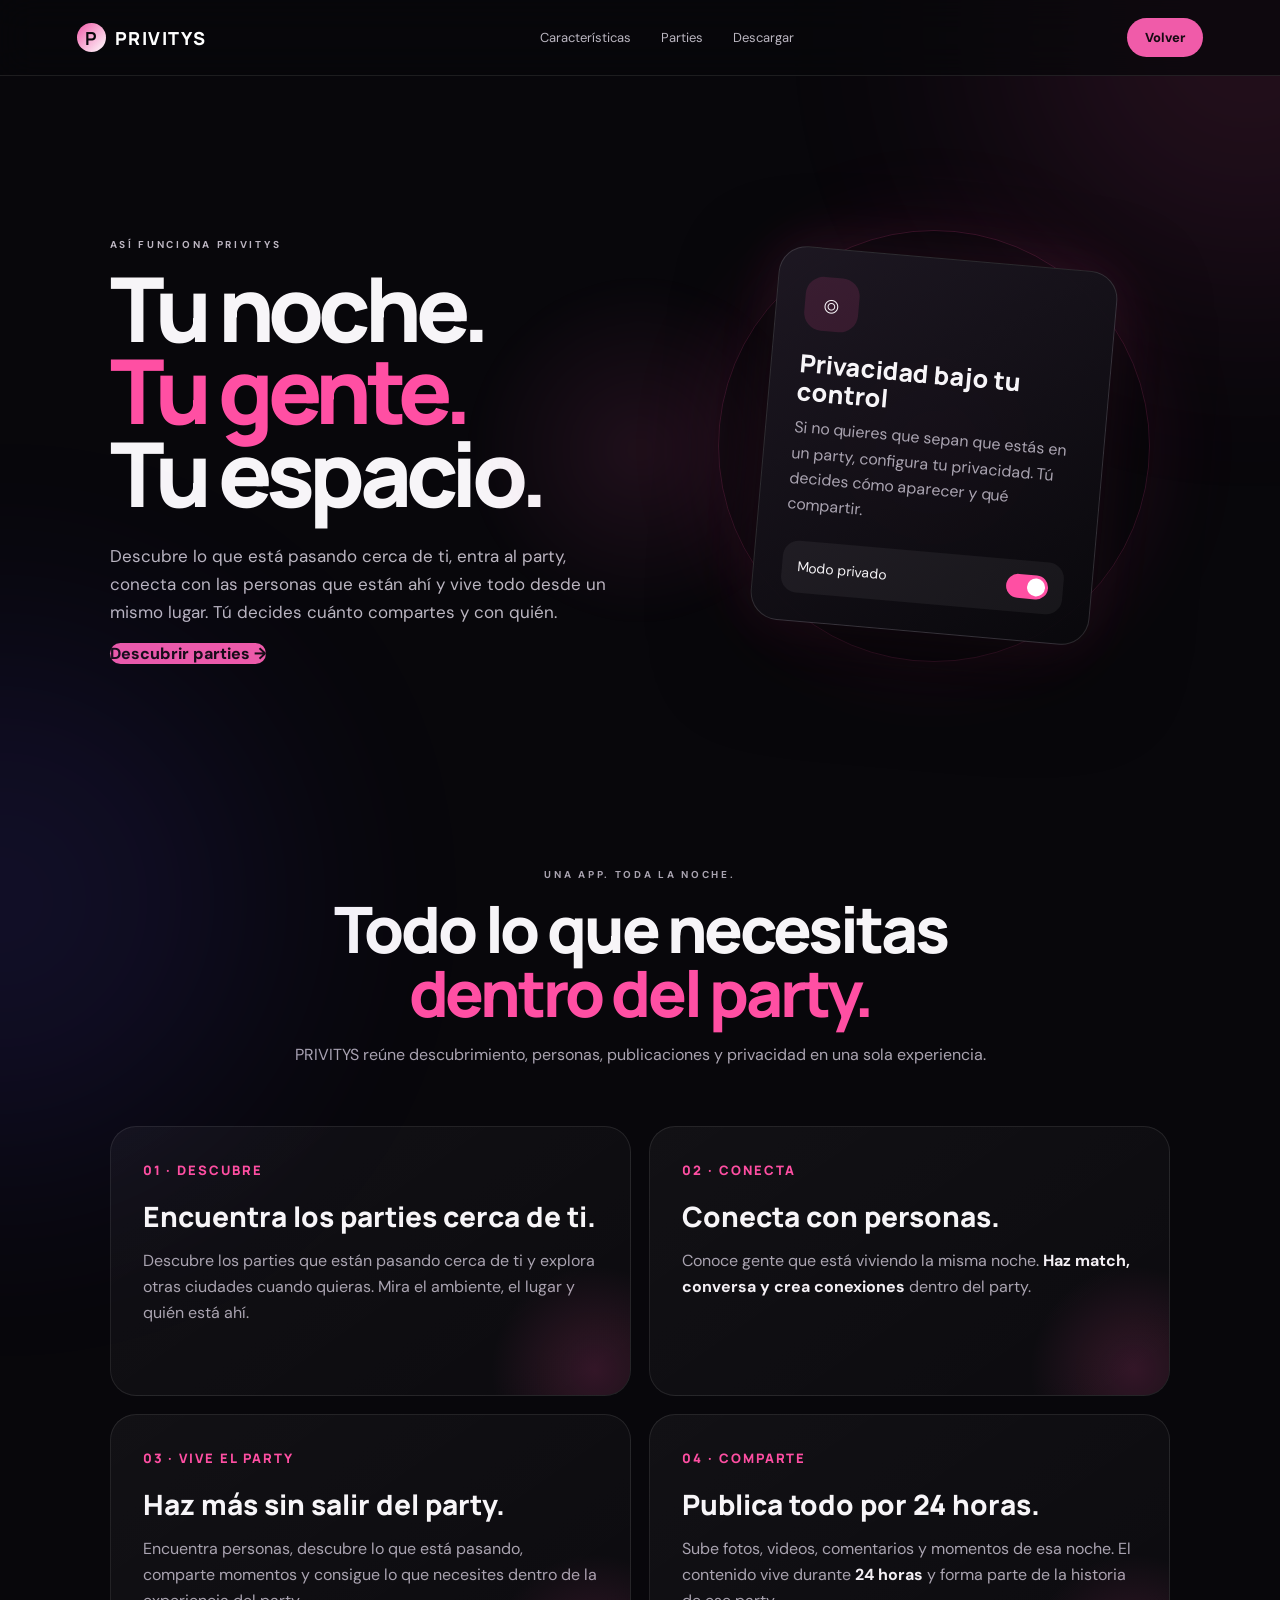
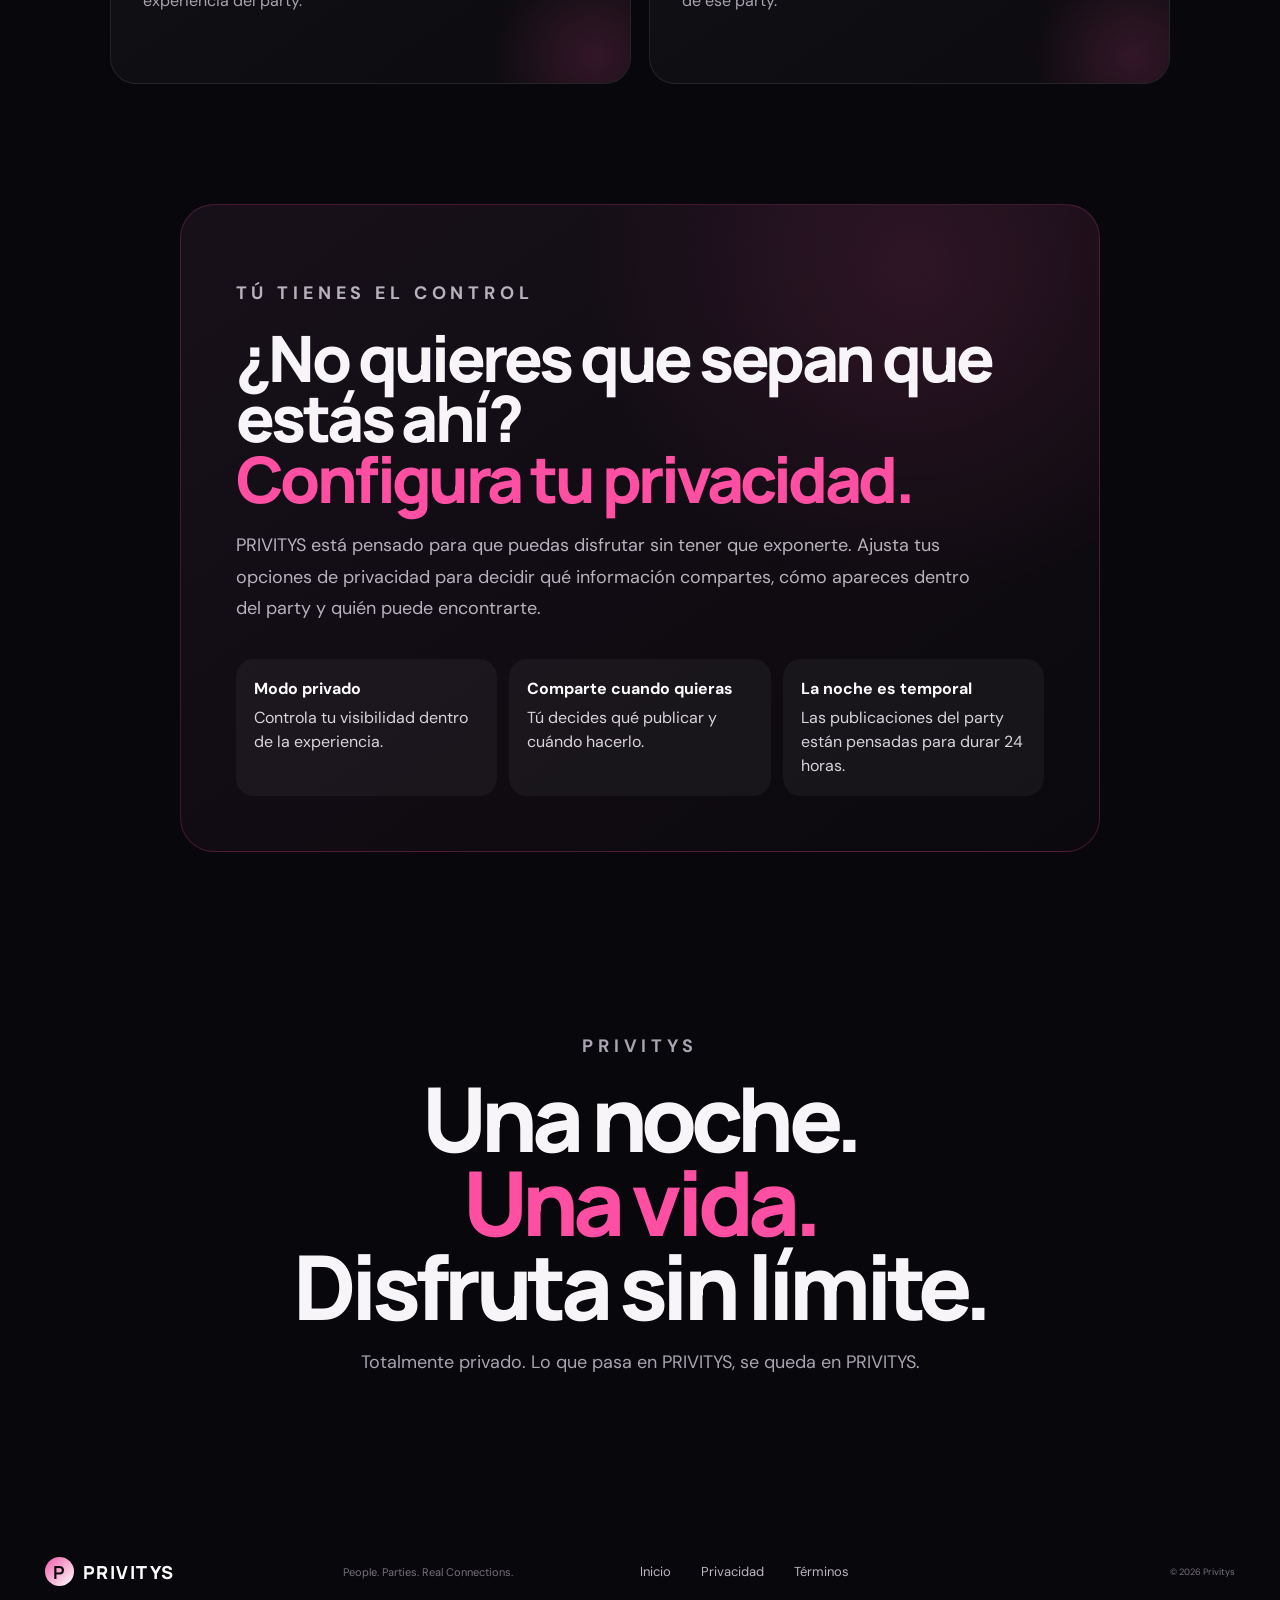
==== como-funciona.html @ 65f4f599 "Add files via upload" ====
<!doctype html>
<html lang="es">
<head>
<meta charset="utf-8"><meta name="viewport" content="width=device-width,initial-scale=1">
<meta name="description" content="Cómo funciona PRIVITYS: descubre parties, conecta con personas, comparte durante 24 horas y controla tu privacidad.">
<meta name="theme-color" content="#08070b"><title>Cómo funciona — PRIVITYS</title>
<link rel="preconnect" href="https://fonts.googleapis.com"><link rel="preconnect" href="https://fonts.gstatic.com" crossorigin>
<link href="https://fonts.googleapis.com/css2?family=DM+Sans:wght@400;500;600;700&family=Manrope:wght@500;600;700;800&display=swap" rel="stylesheet">
<link rel="stylesheet" href="./styles.css">
</head>
<body class="page-motion how-page">
<div class="cursor-glow" aria-hidden="true"></div><div class="glow g1"></div><div class="glow g2"></div>
<header class="site-header how-header reveal">
  <a class="brand" href="./index.html"><b>P</b>PRIVITYS</a>
  <nav><a href="./index.html#features">Características</a><a href="./index.html#parties">Parties</a><a href="./index.html#descargar">Descargar</a></nav>
  <a class="cta small" href="./index.html">Volver</a>
</header>
<main>
<section class="how-hero reveal-section">
  <div class="copy">
    <p class="eyebrow">ASÍ FUNCIONA PRIVITYS</p>
    <h1>Tu noche.<br><span>Tu gente.</span><br>Tu espacio.</h1>
    <p class="lead">Descubre lo que está pasando cerca de ti, entra al party, conecta con las personas que están ahí y vive todo desde un mismo lugar. Tú decides cuánto compartes y con quién.</p>
    <a class="cta" href="./index.html#parties">Descubrir parties <span>→</span></a>
  </div>
  <div class="how-orbit" aria-hidden="true">
    <div class="privacy-card">
      <div class="shield">⌾</div>
      <h3>Privacidad bajo tu control</h3>
      <p>Si no quieres que sepan que estás en un party, configura tu privacidad. Tú decides cómo aparecer y qué compartir.</p>
      <div class="toggle"><span>Modo privado</span><span class="dot"></span></div>
    </div>
  </div>
</section>

<section class="how-steps reveal-section">
  <div class="how-steps-head">
    <p class="eyebrow">UNA APP. TODA LA NOCHE.</p>
    <h2>Todo lo que necesitas<br><span>dentro del party.</span></h2>
    <p>PRIVITYS reúne descubrimiento, personas, publicaciones y privacidad en una sola experiencia.</p>
  </div>
  <div class="how-grid">
    <article class="how-step"><span class="step-num">01 · DESCUBRE</span><h3>Encuentra los parties cerca de ti.</h3><p>Descubre los parties que están pasando cerca de ti y explora otras ciudades cuando quieras. Mira el ambiente, el lugar y quién está ahí.</p></article>
    <article class="how-step"><span class="step-num">02 · CONECTA</span><h3>Conecta con personas.</h3><p>Conoce gente que está viviendo la misma noche. <strong>Haz match, conversa y crea conexiones</strong> dentro del party.</p></article>
    <article class="how-step"><span class="step-num">03 · VIVE EL PARTY</span><h3>Haz más sin salir del party.</h3><p>Encuentra personas, descubre lo que está pasando, comparte momentos y consigue lo que necesites dentro de la experiencia del party.</p></article>
    <article class="how-step"><span class="step-num">04 · COMPARTE</span><h3>Publica todo por 24 horas.</h3><p>Sube fotos, videos, comentarios y momentos de esa noche. El contenido vive durante <strong>24 horas</strong> y forma parte de la historia de ese party.</p></article>
  </div>
</section>

<section class="how-privacy reveal-section">
  <div class="privacy-panel">
    <p class="eyebrow">TÚ TIENES EL CONTROL</p>
    <h2>¿No quieres que sepan que estás ahí?<br><span>Configura tu privacidad.</span></h2>
    <p>PRIVITYS está pensado para que puedas disfrutar sin tener que exponerte. Ajusta tus opciones de privacidad para decidir qué información compartes, cómo apareces dentro del party y quién puede encontrarte.</p>
    <div class="privacy-points">
      <div class="privacy-point"><b>Modo privado</b>Controla tu visibilidad dentro de la experiencia.</div>
      <div class="privacy-point"><b>Comparte cuando quieras</b>Tú decides qué publicar y cuándo hacerlo.</div>
      <div class="privacy-point"><b>La noche es temporal</b>Las publicaciones del party están pensadas para durar 24 horas.</div>
    </div>
  </div>
</section>

<section class="how-mantra reveal-section">
  <p class="eyebrow">PRIVITYS</p>
  <h2>Una noche.<br><span>Una vida.</span><br>Disfruta sin límite.</h2>
  <p>Totalmente privado. Lo que pasa en PRIVITYS, se queda en PRIVITYS.</p>
</section>
</main>
<footer class="reveal-section"><div class="brand"><b>P</b>PRIVITYS</div><span>People. Parties. Real Connections.</span><nav><a href="./index.html">Inicio</a><a href="#">Privacidad</a><a href="#">Términos</a></nav><small>© <span id="year"></span> Privitys</small></footer>
<script src="./app.js"></script>
</body>
</html>
---- styles.css ----
:root{--bg:#08070b;--panel:#111017;--text:#f7f5f8;--muted:#aaa6b2;--pink:#f05ba9;--line:rgba(255,255,255,.09)}*{box-sizing:border-box}html{scroll-behavior:smooth}body{margin:0;background:var(--bg);color:var(--text);font-family:"DM Sans",sans-serif;overflow-x:hidden}.glow{position:fixed;width:500px;height:500px;border-radius:50%;filter:blur(130px);opacity:.13;pointer-events:none}.g1{background:#ed4d9f;right:-220px;top:-220px}.g2{background:#594bff;left:-250px;bottom:-250px}header{height:76px;display:flex;align-items:center;justify-content:space-between;padding:0 clamp(20px,6vw,90px);border-bottom:1px solid var(--line);background:rgba(8,7,11,.72);backdrop-filter:blur(18px);position:relative;z-index:3}.brand{display:flex;align-items:center;gap:9px;color:#fff;text-decoration:none;font:800 18px Manrope;letter-spacing:.08em}.brand b{display:grid;place-items:center;width:29px;height:29px;border-radius:50%;background:linear-gradient(135deg,var(--pink),#fff);color:#09070b}.brand+.brand{}header nav,footer nav{display:flex;gap:30px}header nav a,footer nav a{color:#bbb6c1;text-decoration:none;font-size:13px}.cta{background:var(--pink);color:#160b13;text-decoration:none;border-radius:999px;font-weight:800}.cta.small{padding:11px 18px;font-size:13px}.hero{max-width:1400px;margin:auto;min-height:710px;padding:70px clamp(20px,7vw,105px);display:grid;grid-template-columns:1fr 1fr;gap:45px;align-items:center}.eyebrow{font-size:10px;letter-spacing:.27em;color:#bdb6c2;font-weight:700}.copy h1{font:800 clamp(56px,7vw,100px)/.93 Manrope;letter-spacing:-.065em;margin:22px 0}.copy h1 span,h2 span{color:var(--pink)}.copy>p:not(.eyebrow),.location p,.split>div:last-child>p,.final>p:not(.eyebrow){color:#bbb6c1;line-height:1.65;font-size:17px;max-width:540px}.stores{display:flex;gap:12px;flex-wrap:wrap;margin-top:26px}.store{min-width:165px;padding:10px 17px;border:1px solid rgba(255,255,255,.2);border-radius:12px;background:#0e0d12;color:#fff;text-decoration:none;display:flex;flex-direction:column}.store small{font-size:8px;color:#aaa6b2}.store strong{font-size:17px;margin-top:3px}.tagline{font:20px/1.2 cursive;color:#e6dfe6;margin-top:27px}.visual{height:570px;position:relative}.photo{position:absolute;inset:0 0 0 9%;border-radius:40px;background:linear-gradient(90deg,#08070b 0%,transparent 40%),linear-gradient(0deg,rgba(8,7,11,.72),transparent 50%),url("https://images.unsplash.com/photo-1516450360452-9312f5e86fc7?auto=format&fit=crop&w=1200&q=85") center/cover;box-shadow:0 30px 90px rgba(0,0,0,.6);overflow:hidden}.live{position:absolute;right:22px;top:22px;background:rgba(8,7,11,.65);border:1px solid var(--line);padding:9px 13px;border-radius:999px;color:#ff82c3;font-size:9px;letter-spacing:.13em}.caption{position:absolute;left:28px;bottom:28px;font:600 28px/1.05 Manrope}.float{position:absolute;padding:13px 17px;background:rgba(17,16,23,.9);border:1px solid var(--line);border-radius:16px;backdrop-filter:blur(16px);box-shadow:0 18px 50px #0008;font-size:13px}.float small{display:block;color:#99939f;margin-top:4px}.f1{left:0;bottom:80px}.f2{right:-10px;top:100px}.features{max-width:1240px;margin:auto;padding:0 25px 100px;display:grid;grid-template-columns:repeat(4,1fr);gap:15px}.features article{padding:25px;border:1px solid var(--line);border-radius:20px;background:linear-gradient(145deg,#131118,#0d0c11)}.features i{font-style:normal;color:var(--pink);font-size:30px}.features h3{font:700 18px Manrope;margin:16px 0 7px}.features p{font-size:13px;color:#99939f;line-height:1.5;margin:0}.split,.location{max-width:1240px;margin:auto;padding:70px 25px 130px;display:grid;grid-template-columns:1fr 1fr;gap:80px;align-items:center}.phones{height:550px;position:relative}.phone{position:absolute;width:245px;height:500px;border:8px solid #25222a;border-radius:38px;background:#050508;box-shadow:0 30px 80px #000b;overflow:hidden}.phone.a{left:7%;top:15px;transform:rotate(-5deg)}.phone.b{right:7%;top:50px;transform:rotate(6deg)}.screen{height:100%;padding:32px 17px;background:radial-gradient(circle at 80% 30%,#f05ba933,transparent 35%),linear-gradient(#100d15,#07070b)}.screen>small{display:block;color:#aaa6b2;font-size:10px;margin-top:20px}.party{margin-top:30px;padding:18px;border-radius:20px;background:linear-gradient(145deg,#35152f,#121016);height:270px}.party em{font-size:8px;color:var(--pink);letter-spacing:.15em}.party h4{font:700 24px Manrope;margin:100px 0 5px}.party p{font-size:10px;color:#aaa6b2}.party button{width:100%;border:0;border-radius:99px;background:var(--pink);padding:10px;font-weight:800}.match{text-align:center}.match h4{margin-top:70px}.profile{height:180px;width:130px;margin:20px auto;border-radius:22px;background:linear-gradient(145deg,#3a2532,#151119);display:grid;place-items:center;color:var(--pink);font-size:55px}.actions{display:flex;justify-content:center;gap:20px;margin-top:20px}.actions button{width:45px;height:45px;border-radius:50%;border:1px solid var(--line);background:#15131a;color:#fff;font-size:22px}.actions button:last-child{color:var(--pink)}h2{font:800 clamp(40px,5vw,64px)/1 Manrope;letter-spacing:-.05em;margin:18px 0 25px}.split ul{list-style:none;padding:0;margin-top:25px}.split li{margin:14px 0;color:#d4d0d7}.location{padding-top:20px}.map{height:350px;border:1px solid var(--line);border-radius:30px;position:relative;overflow:hidden;background:#0c0b10;background-image:linear-gradient(rgba(240,91,169,.13) 1px,transparent 1px),linear-gradient(90deg,rgba(240,91,169,.13) 1px,transparent 1px);background-size:55px 55px;transform:none}.pin{position:absolute;background:#111017e8;border:1px solid #f05ba955;padding:8px 11px;border-radius:999px;font-size:11px}.p1{left:18%;top:20%}.p2{left:44%;top:37%}.p3{left:27%;bottom:20%}.p4{right:10%;top:30%}.map>b{position:absolute;left:50%;top:55%;transform:translate(-50%,-50%);padding:13px 18px;border-radius:999px;background:var(--pink);color:#150a11;font-size:12px}.final{max-width:1180px;margin:20px auto 0;padding:100px 25px;text-align:center;border:1px solid var(--line);border-radius:35px;background:radial-gradient(circle at 50% 0,#f05ba955,transparent 48%),linear-gradient(135deg,#1c101b,#0d0c12)}.final>p:not(.eyebrow){margin:0 auto;max-width:600px}.final .stores{justify-content:center}footer{max-width:1240px;margin:auto;padding:45px 25px 55px;display:grid;grid-template-columns:1fr 1fr 1fr 1fr;align-items:center;color:#77727e;font-size:11px}footer small{text-align:right}@media(max-width:850px){header nav{display:none}.hero,.split,.location{grid-template-columns:1fr}.hero{padding-top:45px}.visual{height:460px}.features{grid-template-columns:1fr 1fr}.location{gap:35px}footer{grid-template-columns:1fr;gap:18px;text-align:center}footer small{text-align:center}footer nav{justify-content:center}}@media(max-width:520px){header{padding:0 18px}.cta.small{padding:9px 13px}.hero{padding:40px 20px}.copy h1{font-size:53px}.visual{height:410px}.photo{left:0}.float{display:none}.features{grid-template-columns:1fr;padding:0 20px 70px}.split,.location{padding-left:20px;padding-right:20px}.phones{height:480px}.phone{width:205px;height:425px}.phone.a{left:0}.phone.b{right:0}.profile{width:110px;height:145px}.party{height:235px}.party h4{margin-top:70px}.final{border-radius:0}.stores{justify-content:center}.store{min-width:145px}}

/* Continuous people swipe showcase */
.swipe-showcase{height:570px;position:relative;isolation:isolate}.showcase-glow{position:absolute;width:450px;height:450px;left:0;top:5%;border-radius:50%;background:radial-gradient(circle,rgba(240,91,169,.22),transparent 68%);filter:blur(18px);pointer-events:none}.swipe-showcase .party-phone{position:absolute;width:245px;height:500px;border:8px solid #25222a;border-radius:38px;background:#050508;box-shadow:0 30px 80px #000b;overflow:hidden;left:0;top:38px;transform:rotate(-5deg);z-index:1}.swipe-showcase .phone-screen{height:100%;padding:32px 17px;background:radial-gradient(circle at 80% 30%,#f05ba933,transparent 35%),linear-gradient(#100d15,#07070b)}.swipe-showcase .phone-screen>small{display:block;color:#aaa6b2;font-size:10px;margin-top:20px}.swipe-showcase .party-card{margin-top:30px;padding:18px;border-radius:20px;background:linear-gradient(145deg,#35152f,#121016);height:270px}.swipe-showcase .party-card em{font-size:8px;color:var(--pink);letter-spacing:.15em}.swipe-showcase .party-card h4{font:700 24px Manrope;margin:100px 0 5px}.swipe-showcase .party-card p{font-size:10px;color:#aaa6b2}.swipe-showcase .party-card button{width:100%;border:0;border-radius:99px;background:var(--pink);padding:10px;font-weight:800}.swipe-stage{position:absolute;right:0;top:20px;width:315px;height:540px;z-index:3;perspective:1000px;touch-action:pan-y}.swipe-deck{position:absolute;inset:0}.deck-card{position:absolute;left:18px;top:12px;width:235px;height:365px;border-radius:28px;overflow:hidden;border:1px solid rgba(255,255,255,.16);background:#111017;box-shadow:0 30px 70px #000b;will-change:transform,opacity;transition:transform .58s cubic-bezier(.2,.8,.2,1),opacity .58s ease}.deck-card:nth-child(1){z-index:5;transform:translate3d(0,0,0) rotate(0)}.deck-card:nth-child(2){z-index:4;transform:translate3d(25px,-9px,0) rotate(7deg) scale(.95);filter:brightness(.72)}.deck-card:nth-child(3){z-index:3;transform:translate3d(-26px,10px,0) rotate(-8deg) scale(.90);filter:brightness(.52)}.deck-card:nth-child(4){z-index:2;transform:translate3d(34px,17px,0) rotate(11deg) scale(.85);filter:brightness(.36)}.deck-card.leave-like{transform:translate3d(340px,-20px,0) rotate(25deg) scale(.9)!important;opacity:0}.deck-card.leave-nope{transform:translate3d(-340px,20px,0) rotate(-25deg) scale(.9)!important;opacity:0}.profile-photo{position:absolute;inset:0;background-position:center;background-size:cover}.profile-shade{position:absolute;inset:0;background:linear-gradient(0deg,rgba(6,5,9,.94),rgba(6,5,9,.02) 62%),linear-gradient(180deg,rgba(240,91,169,.12),transparent 45%)}.profile-meta{position:absolute;left:20px;right:20px;bottom:26px;display:flex;flex-direction:column;gap:4px}.profile-meta strong{font:700 22px Manrope}.profile-meta span{font-size:11px;color:#c7c2cb}.card-badge{position:absolute;left:16px;top:16px;padding:7px 10px;border-radius:999px;background:rgba(10,8,13,.68);border:1px solid rgba(255,255,255,.14);font-size:8px;letter-spacing:.14em;color:#ff7abc}.reaction{position:absolute;z-index:12;top:155px;font:800 68px Manrope;opacity:0;pointer-events:none;text-shadow:0 0 35px currentColor}.reaction-heart{right:8px;color:var(--pink)}.reaction-x{left:10px;color:#fff}.reaction.show{animation:reactionPop .7s cubic-bezier(.2,.8,.2,1) forwards}.showcase-actions{position:absolute;z-index:14;left:48px;bottom:4px;display:flex;gap:18px}.showcase-actions button{width:54px;height:54px;border-radius:50%;border:1px solid rgba(255,255,255,.12);background:#15131a;color:#fff;font-size:28px;cursor:pointer}.showcase-actions .showcase-like{background:var(--pink);color:#130811;box-shadow:0 0 30px rgba(240,91,169,.45)}.showcase-actions button:active{transform:scale(.94)}
@keyframes reactionPop{0%{opacity:0;transform:scale(.35) translateY(20px)}22%{opacity:1;transform:scale(1.15) translateY(0)}70%{opacity:1;transform:scale(1) translateY(-10px)}100%{opacity:0;transform:scale(1.35) translateY(-35px)}}
@media(max-width:850px){.swipe-showcase{height:520px}.swipe-showcase .party-phone{width:220px;height:450px}.swipe-stage{right:-10px;transform:scale(.9);transform-origin:top right}}
@media(max-width:520px){.swipe-showcase{height:430px}.swipe-showcase .party-phone{width:185px;height:380px;top:28px}.swipe-showcase .party-card{height:210px}.swipe-showcase .party-card h4{margin-top:65px}.swipe-stage{right:-48px;top:5px;transform:scale(.76);transform-origin:top right}.reaction{top:130px}}

/* World map discovery section */
.map-world{height:350px;background:#09080d;border:1px solid rgba(240,91,169,.16);box-shadow:0 30px 90px rgba(0,0,0,.35);position:relative;overflow:hidden}
.map-world>img{position:absolute;inset:0;width:100%;height:100%;object-fit:cover;object-position:center;opacity:.82;filter:saturate(.95) contrast(1.04)}
.map-world:after{content:"";position:absolute;inset:0;background:radial-gradient(circle at 50% 50%,transparent 38%,rgba(8,7,11,.35) 100%);pointer-events:none}
.map-pulse{position:absolute;width:10px;height:10px;border-radius:50%;background:var(--pink);box-shadow:0 0 0 0 rgba(240,91,169,.7),0 0 22px rgba(240,91,169,.9);animation:mapPulse 2.2s infinite;z-index:2}
.map-pulse:after{content:"";position:absolute;inset:-7px;border:1px solid rgba(240,91,169,.65);border-radius:50%;animation:mapRing 2.2s infinite}
.mp1{left:22%;top:43%;animation-delay:0s}.mp2{left:38%;top:62%;animation-delay:.4s}.mp3{left:52%;top:34%;animation-delay:.8s}.mp4{left:70%;top:42%;animation-delay:1.2s}.mp5{left:79%;top:60%;animation-delay:1.6s}
.map-stat{position:absolute;z-index:4;left:50%;bottom:22px;transform:translateX(-50%);min-width:150px;padding:10px 18px;border:1px solid rgba(255,255,255,.12);border-radius:16px;background:rgba(12,10,16,.86);backdrop-filter:blur(14px);text-align:center;box-shadow:0 16px 40px rgba(0,0,0,.45)}
.map-stat strong{display:block;font:800 15px Manrope;color:#fff}.map-stat small{display:block;margin-top:2px;color:#aaa6b2;font-size:10px}
@keyframes mapPulse{0%,100%{transform:scale(.85);box-shadow:0 0 0 0 rgba(240,91,169,.65),0 0 20px rgba(240,91,169,.8)}50%{transform:scale(1.15);box-shadow:0 0 0 10px rgba(240,91,169,0),0 0 28px rgba(240,91,169,1)}}
@keyframes mapRing{0%{transform:scale(.5);opacity:.9}100%{transform:scale(1.8);opacity:0}}
@media(max-width:520px){.map-world{height:280px}.map-stat{bottom:14px}.map-pulse{width:8px;height:8px}}


/* PRIVITYS motion system */
html{scroll-behavior:smooth}
body.page-motion{--mx:50%;--my:50%}
.cursor-glow{position:fixed;z-index:0;width:360px;height:360px;border-radius:50%;pointer-events:none;background:radial-gradient(circle,rgba(240,91,169,.10),transparent 68%);transform:translate(-50%,-50%);left:var(--mx);top:var(--my);filter:blur(8px);transition:left .25s ease-out,top .25s ease-out}
.site-header,.hero,.features,.split,.location,.final,footer{position:relative;z-index:1}
.reveal-section,.site-header{opacity:0;transform:translateY(28px);transition:opacity .8s ease,transform .9s cubic-bezier(.2,.75,.2,1)}
.reveal-section.is-visible,.site-header.is-visible{opacity:1;transform:none}
.hero .copy{animation:heroCopyIn 1s .15s both cubic-bezier(.2,.75,.2,1)}
.hero .visual{animation:heroVisualIn 1.15s .05s both cubic-bezier(.2,.75,.2,1)}
.photo{animation:photoBreath 8s ease-in-out infinite alternate,photoZoom 12s ease-in-out infinite alternate}
.float{animation:floatY 4s ease-in-out infinite}
.f1{animation-delay:-1.4s}.f2{animation-delay:-2.7s}
.store{transition:transform .3s ease,background .3s ease,border-color .3s ease,box-shadow .3s ease}
.store:hover{transform:translateY(-5px);border-color:rgba(240,91,169,.55);background:#17121a;box-shadow:0 12px 35px rgba(240,91,169,.14)}
.features article{position:relative;overflow:hidden;transition:transform .45s cubic-bezier(.2,.8,.2,1),border-color .35s ease,box-shadow .35s ease}
.features article:before{content:"";position:absolute;width:160px;height:160px;border-radius:50%;left:50%;top:0;transform:translate(-50%,-70%);background:radial-gradient(circle,rgba(240,91,169,.18),transparent 70%);opacity:0;transition:opacity .4s ease}
.features article:hover{transform:translateY(-9px);border-color:rgba(240,91,169,.38);box-shadow:0 22px 60px rgba(0,0,0,.35)}
.features article:hover:before{opacity:1}
.features article i{display:inline-block;transition:transform .4s ease}
.features article:hover i{transform:translateY(-4px) scale(1.08) rotate(-5deg)}
.tagline strong{display:inline-block;animation:taglinePulse 3s ease-in-out infinite}
.swipe-showcase{animation:showcaseFloat 6s ease-in-out infinite}
.swipe-stage .deck-card{animation:cardIdle 3.5s ease-in-out infinite}
.swipe-stage .deck-card:nth-child(2){animation-delay:-1.1s}.swipe-stage .deck-card:nth-child(3){animation-delay:-2s}.swipe-stage .deck-card:nth-child(4){animation-delay:-2.8s}
.swipe-stage:hover .deck-card{animation-play-state:paused}
.map-world{animation:mapFloat 7s ease-in-out infinite}
.map-world>img{animation:mapDrift 14s ease-in-out infinite alternate;transform-origin:center}
.map-stat{animation:statFloat 3.5s ease-in-out infinite}
.final h2 span{display:inline-block;animation:accentBreath 3s ease-in-out infinite}
@keyframes heroCopyIn{from{opacity:0;transform:translateX(-35px)}to{opacity:1;transform:none}}
@keyframes heroVisualIn{from{opacity:0;transform:translateX(35px) scale(.97)}to{opacity:1;transform:none}}
@keyframes photoBreath{from{transform:scale(1.01) translate3d(0,0,0)}to{transform:scale(1.045) translate3d(-7px,-4px,0)}}
@keyframes photoZoom{from{background-position:50% 50%}to{background-position:54% 47%}}
@keyframes floatY{0%,100%{transform:translate3d(0,0,0) rotate(0)}50%{transform:translate3d(0,-12px,0) rotate(1deg)}}
@keyframes showcaseFloat{0%,100%{transform:translateY(0)}50%{transform:translateY(-7px)}}
@keyframes cardIdle{0%,100%{filter:brightness(1)}50%{filter:brightness(1.07)}}
@keyframes mapFloat{0%,100%{transform:translateY(0)}50%{transform:translateY(-6px)}}
@keyframes mapDrift{from{transform:scale(1.02) translate3d(0,0,0)}to{transform:scale(1.07) translate3d(-1.5%,1%,0)}}
@keyframes statFloat{0%,100%{transform:translate(-50%,0)}50%{transform:translate(-50%,-7px)}}
@keyframes taglinePulse{0%,100%{text-shadow:0 0 0 rgba(240,91,169,0)}50%{text-shadow:0 0 22px rgba(240,91,169,.3)}}
@keyframes accentBreath{0%,100%{text-shadow:0 0 0 rgba(240,91,169,0)}50%{text-shadow:0 0 28px rgba(240,91,169,.22)}}
@media (prefers-reduced-motion:reduce){*,*:before,*:after{animation-duration:.001ms!important;animation-iteration-count:1!important;scroll-behavior:auto!important;transition-duration:.001ms!important}.cursor-glow{display:none}}
@media(max-width:850px){.cursor-glow{display:none}.swipe-showcase{animation:none}.map-world{animation:none}}

/* PARTY FLYER STREAM — continuous flyer-to-flyer transition */
.party-flyers{max-width:1240px;margin:auto;padding:70px 25px 145px;display:grid;grid-template-columns:.8fr 1.2fr;gap:55px;align-items:center;min-height:690px;overflow:hidden}
.flyer-copy{position:relative;z-index:5}.flyer-copy>p:not(.eyebrow){color:#bbb6c1;line-height:1.7;font-size:16px;max-width:430px}.flyer-copy h2{margin-bottom:20px}
.flyer-controls{display:flex;align-items:center;gap:12px;margin-top:34px}.flyer-controls button{width:44px;height:44px;border-radius:50%;border:1px solid rgba(255,255,255,.13);background:#121017;color:#fff;font-size:20px;cursor:pointer;transition:transform .25s ease,border-color .25s ease,background .25s ease}.flyer-controls button:hover{transform:translateY(-3px);border-color:rgba(240,91,169,.55);background:#19131b}.flyer-progress{width:130px;height:2px;background:rgba(255,255,255,.12);overflow:hidden}.flyer-progress span{display:block;width:0;height:100%;background:var(--pink);box-shadow:0 0 12px rgba(240,91,169,.8)}
.flyer-stage{position:relative;height:560px;min-width:0;perspective:1200px;isolation:isolate;touch-action:pan-y;overflow:visible}.flyer-stage:before{content:"";position:absolute;left:50%;top:50%;width:470px;height:470px;transform:translate(-50%,-50%);background:radial-gradient(circle,rgba(240,91,169,.18),transparent 67%);filter:blur(25px);z-index:-2}.flyer-track{position:absolute;inset:0;transform-style:preserve-3d}
.party-flyer{--flyer-x:0px;--flyer-y:0px;--flyer-r:0deg;--flyer-s:1;--flyer-o:1;position:absolute;left:50%;top:50%;width:265px;height:430px;transform:translate3d(calc(-50% + var(--flyer-x)),calc(-50% + var(--flyer-y)),0) rotate(var(--flyer-r)) scale(var(--flyer-s));opacity:var(--flyer-o);border-radius:25px;overflow:hidden;border:1px solid rgba(255,255,255,.16);box-shadow:0 34px 85px rgba(0,0,0,.62);color:#fff;transition:transform .8s cubic-bezier(.2,.8,.2,1),opacity .8s ease,filter .8s ease;will-change:transform,opacity;user-select:none}
.party-flyer:after{content:"";position:absolute;inset:0;background:linear-gradient(180deg,rgba(0,0,0,.02),transparent 45%,rgba(0,0,0,.55));pointer-events:none}.flyer-noise{position:absolute;inset:0;opacity:.12;background-image:url("data:image/svg+xml,%3Csvg xmlns='http://www.w3.org/2000/svg' width='160' height='160' viewBox='0 0 160 160'%3E%3Cfilter id='n'%3E%3CfeTurbulence type='fractalNoise' baseFrequency='.8' numOctaves='4' stitchTiles='stitch'/%3E%3C/filter%3E%3Crect width='100%25' height='100%25' filter='url(%23n)' opacity='.55'/%3E%3C/svg%3E");mix-blend-mode:screen}.flyer-kicker{position:absolute;left:22px;top:20px;font-size:8px;letter-spacing:.18em;font-weight:800;z-index:2}.flyer-main{position:absolute;left:20px;right:15px;top:125px;font:800 51px/.86 Manrope;letter-spacing:-.07em;z-index:2;text-shadow:0 5px 30px rgba(0,0,0,.25)}.flyer-main b{color:#fff}.flyer-place{position:absolute;left:22px;bottom:64px;font-size:9px;letter-spacing:.18em;font-weight:700;z-index:2}.flyer-pill{position:absolute;left:22px;bottom:25px;padding:7px 10px;border:1px solid rgba(255,255,255,.3);border-radius:999px;font-size:8px;letter-spacing:.1em;backdrop-filter:blur(8px);z-index:2}.flyer-number{position:absolute;right:19px;bottom:24px;font:700 13px Manrope;opacity:.72;z-index:2}
.flyer-a{background:radial-gradient(circle at 68% 28%,#ffb4df 0 5%,transparent 18%),radial-gradient(circle at 20% 65%,#ff3a9e 0,transparent 36%),linear-gradient(145deg,#120914,#e63f98 58%,#27102b)}.flyer-b{background:radial-gradient(circle at 50% 30%,#ffb47a 0,transparent 23%),linear-gradient(135deg,#f75b20,#1c1026 60%,#050509)}.flyer-c{background:radial-gradient(circle at 45% 38%,#ffd3ef 0,transparent 13%),radial-gradient(circle at 80% 75%,#ff258f 0,transparent 35%),linear-gradient(145deg,#6b0e5d,#0b0710 72%)}.flyer-d{background:radial-gradient(circle at 50% 35%,#8e68ff 0,transparent 24%),linear-gradient(150deg,#08051b,#3b1a7a 52%,#f05ba9)}.flyer-e{background:radial-gradient(circle at 55% 42%,#d8ff8f 0,transparent 16%),radial-gradient(circle at 20% 75%,#57d6a5 0,transparent 34%),linear-gradient(145deg,#061611,#123e2d 60%,#e0a33d)}.flyer-f{background:radial-gradient(circle at 60% 35%,#8fd7ff 0,transparent 18%),radial-gradient(circle at 18% 70%,#4866ff 0,transparent 35%),linear-gradient(145deg,#040711,#102e67 60%,#ed4d9f)}
.flyer-caption{position:absolute;left:50%;bottom:2px;transform:translateX(-50%);text-align:center;z-index:20;pointer-events:none;text-shadow:0 5px 25px #000}.flyer-caption span{display:block;font:800 15px Manrope;letter-spacing:-.02em}.flyer-caption small{display:block;margin-top:4px;color:#aaa6b2;font-size:9px;letter-spacing:.16em}.flyer-vignette{position:absolute;inset:0;pointer-events:none;background:radial-gradient(circle at 50% 45%,transparent 27%,rgba(8,7,11,.08) 58%,rgba(8,7,11,.65) 100%);z-index:12}
.party-flyer.flyer-active{box-shadow:0 38px 95px rgba(240,91,169,.2),0 30px 70px rgba(0,0,0,.65)}
@media(max-width:850px){.party-flyers{grid-template-columns:1fr;gap:10px;padding-top:45px;min-height:850px}.flyer-copy{text-align:center}.flyer-copy>p:not(.eyebrow){margin-left:auto;margin-right:auto}.flyer-controls{justify-content:center}.flyer-stage{height:520px;margin-top:0}}
@media(max-width:520px){.party-flyers{padding:45px 20px 100px;min-height:760px}.party-flyer{width:215px;height:350px;border-radius:21px}.flyer-stage{height:430px;margin-left:-15px;margin-right:-15px}.flyer-main{font-size:41px;top:105px}.flyer-kicker{left:17px;top:17px}.flyer-place{left:17px;bottom:55px}.flyer-pill{left:17px;bottom:19px}.flyer-number{right:15px;bottom:18px}.flyer-caption{bottom:0}}

/* V8 — photographic party flyers */
.party-flyer.flyer-photo{overflow:hidden;background:#100b12 center/cover no-repeat;background-image:var(--flyer-photo);border:1px solid rgba(255,255,255,.16)}
.party-flyer.flyer-photo::before{content:"";position:absolute;inset:0;background-image:var(--flyer-photo);background-size:cover;background-position:center;transform:scale(1.06);filter:saturate(1.1) contrast(1.04);z-index:0}
.party-flyer.flyer-photo .flyer-overlay{position:absolute;inset:0;z-index:1;background:linear-gradient(180deg,rgba(5,4,8,.28) 0%,rgba(5,4,8,.02) 26%,rgba(5,4,8,.18) 44%,rgba(5,4,8,.88) 100%),linear-gradient(135deg,rgba(240,91,169,.32),transparent 46%)}
.party-flyer.flyer-photo .flyer-noise{display:none}
.party-flyer.flyer-photo .flyer-kicker,.party-flyer.flyer-photo .flyer-main,.party-flyer.flyer-photo .flyer-line,.party-flyer.flyer-photo .flyer-place,.party-flyer.flyer-photo .flyer-pill,.party-flyer.flyer-photo .flyer-number{z-index:3}
.flyer-line{position:absolute;left:22px;right:18px;bottom:91px;font-size:7px;letter-spacing:.11em;font-weight:800;opacity:.9;z-index:2}
.party-flyer.flyer-photo .flyer-main{top:118px;text-shadow:0 5px 26px rgba(0,0,0,.7)}
.party-flyer.flyer-photo .flyer-main b{color:#ff72bb;text-shadow:0 0 22px rgba(240,91,169,.38)}
@media(max-width:520px){.flyer-line{left:17px;bottom:80px;font-size:6px}.party-flyer.flyer-photo .flyer-main{top:103px}}


/* PRIVITYS NIGHT FEED */
.privitys-feed{position:relative;display:grid;grid-template-columns:minmax(280px,.72fr) minmax(520px,1.28fr);gap:clamp(40px,7vw,110px);align-items:center;max-width:1180px;margin:0 auto;padding:clamp(100px,13vw,170px) 0;overflow:hidden}
.privitys-feed:before{content:"";position:absolute;inset:15% 0 5%;background:radial-gradient(circle at 72% 45%,rgba(255,32,132,.13),transparent 34%),radial-gradient(circle at 15% 50%,rgba(104,50,255,.08),transparent 28%);pointer-events:none}
.feed-intro{position:relative;z-index:2}
.feed-intro h2{font-size:clamp(42px,5.1vw,72px);line-height:.98;letter-spacing:-.045em;margin:10px 0 24px}
.feed-intro h2 span{background:linear-gradient(90deg,#fff 0%,#ff5aa8 75%);-webkit-background-clip:text;background-clip:text;color:transparent}
.feed-intro>p:not(.eyebrow){max-width:440px;color:rgba(255,255,255,.66);font-size:16px;line-height:1.75}
.feed-rule{display:flex;gap:15px;align-items:center;margin-top:34px;padding-top:24px;border-top:1px solid rgba(255,255,255,.1);max-width:410px}
.feed-rule>span{display:grid;place-items:center;width:52px;height:52px;border-radius:16px;background:#ff2b87;color:#fff;font:800 13px/1 Manrope, sans-serif;box-shadow:0 0 28px rgba(255,43,135,.28)}
.feed-rule p{margin:0;color:rgba(255,255,255,.5);font-size:13px;line-height:1.4}
.feed-rule strong{color:#fff;font-size:15px}

.feed-wrap{position:relative;z-index:2;width:min(100%,540px);justify-self:end;border:1px solid rgba(255,255,255,.12);border-radius:28px;background:rgba(10,9,15,.82);box-shadow:0 28px 90px rgba(0,0,0,.55),0 0 80px rgba(255,28,126,.08);overflow:hidden;backdrop-filter:blur(18px)}
.feed-topbar{height:62px;display:flex;align-items:center;justify-content:space-between;padding:0 20px;border-bottom:1px solid rgba(255,255,255,.08);font-size:11px;color:rgba(255,255,255,.42);letter-spacing:.03em}
.feed-live{display:flex;align-items:center;gap:8px;color:#fff;font:800 10px/1 Manrope,sans-serif;letter-spacing:.1em}
.feed-live span{width:7px;height:7px;border-radius:50%;background:#ff2d88;box-shadow:0 0 12px #ff2d88;animation:feedPulse 1.5s infinite}
.feed-posts{position:relative;min-height:600px}
.feed-post{background:#0d0c12}
.feed-post:not(:first-child){display:none}
.post-head{height:68px;display:flex;align-items:center;padding:0 18px;gap:11px}
.avatar{width:39px;height:39px;border-radius:50%;display:grid;place-items:center;color:#fff;font:800 14px/1 Manrope,sans-serif;border:2px solid rgba(255,255,255,.16)}
.avatar-a{background:linear-gradient(135deg,#ff267e,#6e31ff)}
.avatar-b{background:linear-gradient(135deg,#ff7849,#ff237d)}
.avatar-c{background:linear-gradient(135deg,#8d38ff,#ff3a9d)}
.post-user{display:flex;flex-direction:column;gap:3px;min-width:0}
.post-user strong{font:700 13px/1.1 Manrope,sans-serif;color:#fff}
.post-user span{font-size:10px;color:rgba(255,255,255,.42);white-space:nowrap}
.post-more{margin-left:auto;border:0;background:none;color:rgba(255,255,255,.42);font-weight:800;letter-spacing:2px}
.post-photo{height:425px;background-position:center;background-size:cover;position:relative}
.post-photo:after{content:"";position:absolute;inset:0;background:linear-gradient(180deg,rgba(0,0,0,.18),transparent 40%,rgba(0,0,0,.35))}
.post-party,.post-time{position:absolute;z-index:1;top:15px;padding:8px 10px;border:1px solid rgba(255,255,255,.22);border-radius:999px;background:rgba(0,0,0,.38);backdrop-filter:blur(10px);font:800 9px/1 Manrope,sans-serif;letter-spacing:.08em}
.post-party{left:15px}
.post-time{right:15px}
.post-body{padding:13px 17px 18px}
.post-actions{display:flex;align-items:center;gap:4px;margin-bottom:8px}
.feed-action{border:0;background:none;color:#fff;font-size:26px;line-height:1;padding:2px 7px;cursor:pointer;transition:transform .2s,color .2s}
.feed-action:hover{transform:scale(1.12)}
.like-action.liked{color:#ff2b87;text-shadow:0 0 16px rgba(255,43,135,.5)}
.post-count{font:700 11px/1 Manrope,sans-serif;color:rgba(255,255,255,.62);margin-left:2px}
.post-24{margin-left:auto;color:#ff5aa8;font:800 9px/1 Manrope,sans-serif;letter-spacing:.1em}
.post-body p{margin:0 0 7px;color:rgba(255,255,255,.75);font-size:13px;line-height:1.5}
.post-body p strong{color:#fff}
.comments-link{border:0;background:none;padding:0;color:rgba(255,255,255,.38);font-size:11px;cursor:pointer}
.comments-link:hover{color:#ff65ad}
.feed-dots{height:42px;display:flex;justify-content:center;align-items:center;gap:6px;border-top:1px solid rgba(255,255,255,.06)}
.feed-dots span{width:5px;height:5px;border-radius:50%;background:rgba(255,255,255,.22);transition:.25s}
.feed-dots span.active{width:18px;border-radius:10px;background:#ff2b87;box-shadow:0 0 10px rgba(255,43,135,.45)}
@keyframes feedPulse{50%{opacity:.35;transform:scale(.72)}}
.feed-post.feed-in{animation:feedIn .55s cubic-bezier(.2,.75,.25,1)}
@keyframes feedIn{from{opacity:0;transform:translateY(16px) scale(.985)}to{opacity:1;transform:none}}
@media(max-width:900px){
 .privitys-feed{grid-template-columns:1fr;padding-left:18px;padding-right:18px;gap:42px}
 .feed-intro{max-width:650px}
 .feed-wrap{justify-self:center;width:min(100%,540px)}
}
@media(max-width:560px){
 .privitys-feed{padding-top:90px;padding-bottom:100px}
 .feed-intro h2{font-size:42px}
 .feed-wrap{border-radius:22px}
 .post-photo{height:370px}
 .feed-topbar{padding:0 15px}
}


/* ───────── Cómo funciona ───────── */
.how-page{min-height:100vh;overflow-x:hidden}
.how-header{position:relative;z-index:10}
.how-hero{min-height:72vh;display:grid;grid-template-columns:1.05fr .95fr;align-items:center;gap:5vw;max-width:1240px;margin:0 auto;padding:120px 7vw 80px}
.how-hero .copy h1{font-family:Manrope,sans-serif;font-size:clamp(54px,7vw,96px);line-height:.92;letter-spacing:-.065em;margin:16px 0 28px}
.how-hero .copy h1 span{color:#ff4fa3}
.how-hero .lead{max-width:620px;color:#b9b4c1;font-size:18px;line-height:1.75}
.how-orbit{position:relative;min-height:500px;display:grid;place-items:center}
.how-orbit:before{content:"";position:absolute;width:430px;height:430px;border:1px solid rgba(255,79,163,.18);border-radius:50%;box-shadow:0 0 100px rgba(255,79,163,.10)}
.how-orbit:after{content:"";position:absolute;width:300px;height:300px;border-radius:50%;background:radial-gradient(circle,rgba(255,79,163,.18),transparent 68%);filter:blur(8px)}
.privacy-card{position:relative;z-index:2;width:min(340px,72vw);padding:28px;border:1px solid rgba(255,255,255,.13);border-radius:28px;background:linear-gradient(145deg,rgba(30,24,35,.96),rgba(10,9,13,.92));box-shadow:0 30px 90px rgba(0,0,0,.55),0 0 55px rgba(255,79,163,.12);transform:rotate(5deg)}
.privacy-card .shield{width:54px;height:54px;display:grid;place-items:center;border-radius:18px;background:rgba(255,79,163,.13);font-size:26px;margin-bottom:20px}
.privacy-card h3{font:800 25px/1.1 Manrope,sans-serif;margin:0 0 10px}.privacy-card p{color:#aaa4b1;line-height:1.6;margin:0}.privacy-card .toggle{margin-top:24px;display:flex;justify-content:space-between;align-items:center;padding:14px 15px;border-radius:16px;background:rgba(255,255,255,.055);font-size:14px}.privacy-card .dot{width:42px;height:24px;border-radius:20px;background:#ff4fa3;position:relative}.privacy-card .dot:after{content:"";position:absolute;width:18px;height:18px;right:3px;top:3px;border-radius:50%;background:#fff}
.how-steps{max-width:1240px;margin:0 auto;padding:80px 7vw 120px}.how-steps-head{text-align:center;max-width:720px;margin:0 auto 58px}.how-steps-head h2{font:800 clamp(38px,5vw,64px)/1 Manrope,sans-serif;letter-spacing:-.05em;margin:14px 0}.how-steps-head h2 span{color:#ff4fa3}.how-steps-head p{color:#aaa4b1;line-height:1.7}
.how-grid{display:grid;grid-template-columns:repeat(2,1fr);gap:18px}.how-step{position:relative;min-height:270px;padding:32px;border:1px solid rgba(255,255,255,.09);border-radius:26px;background:linear-gradient(145deg,rgba(255,255,255,.045),rgba(255,255,255,.018));overflow:hidden;transition:transform .35s ease,border-color .35s ease}.how-step:hover{transform:translateY(-5px);border-color:rgba(255,79,163,.35)}.how-step:after{content:"";position:absolute;right:-70px;bottom:-80px;width:210px;height:210px;border-radius:50%;background:radial-gradient(circle,rgba(255,79,163,.16),transparent 70%)}.step-num{font:800 13px/1 Manrope,sans-serif;color:#ff4fa3;letter-spacing:.15em}.how-step h3{font:800 28px/1.05 Manrope,sans-serif;margin:22px 0 13px}.how-step p{color:#aaa4b1;line-height:1.65;max-width:470px}.how-step strong{color:#f4f0f5}
.how-privacy{max-width:1100px;margin:0 auto 120px;padding:0 7vw}.privacy-panel{padding:55px;position:relative;overflow:hidden;border-radius:34px;border:1px solid rgba(255,79,163,.22);background:radial-gradient(circle at 80% 10%,rgba(255,79,163,.12),transparent 35%),linear-gradient(145deg,#171019,#0b090d)}.privacy-panel h2{font:800 clamp(40px,5vw,70px)/.95 Manrope,sans-serif;letter-spacing:-.055em;margin:12px 0 20px;max-width:800px}.privacy-panel h2 span{color:#ff4fa3}.privacy-panel p{max-width:760px;color:#b8b2bd;font-size:18px;line-height:1.75}.privacy-points{display:grid;grid-template-columns:repeat(3,1fr);gap:12px;margin-top:34px}.privacy-point{padding:18px;border-radius:18px;background:rgba(255,255,255,.045);color:#d9d4dc;line-height:1.5}.privacy-point b{display:block;color:#fff;margin-bottom:5px}
.how-mantra{text-align:center;padding:40px 7vw 120px}.how-mantra .eyebrow{margin-bottom:18px}.how-mantra h2{font:800 clamp(45px,7vw,92px)/.94 Manrope,sans-serif;letter-spacing:-.065em;margin:0}.how-mantra h2 span{color:#ff4fa3}.how-mantra p{color:#aaa4b1;font-size:18px;margin-top:22px}
@media(max-width:850px){.how-hero{grid-template-columns:1fr;padding-top:90px}.how-orbit{min-height:390px}.how-grid{grid-template-columns:1fr}.privacy-points{grid-template-columns:1fr}.privacy-panel{padding:34px 25px}.how-steps,.how-privacy{padding-left:5vw;padding-right:5vw}.how-hero{padding-left:5vw;padding-right:5vw}.how-mantra{padding-left:5vw;padding-right:5vw}}
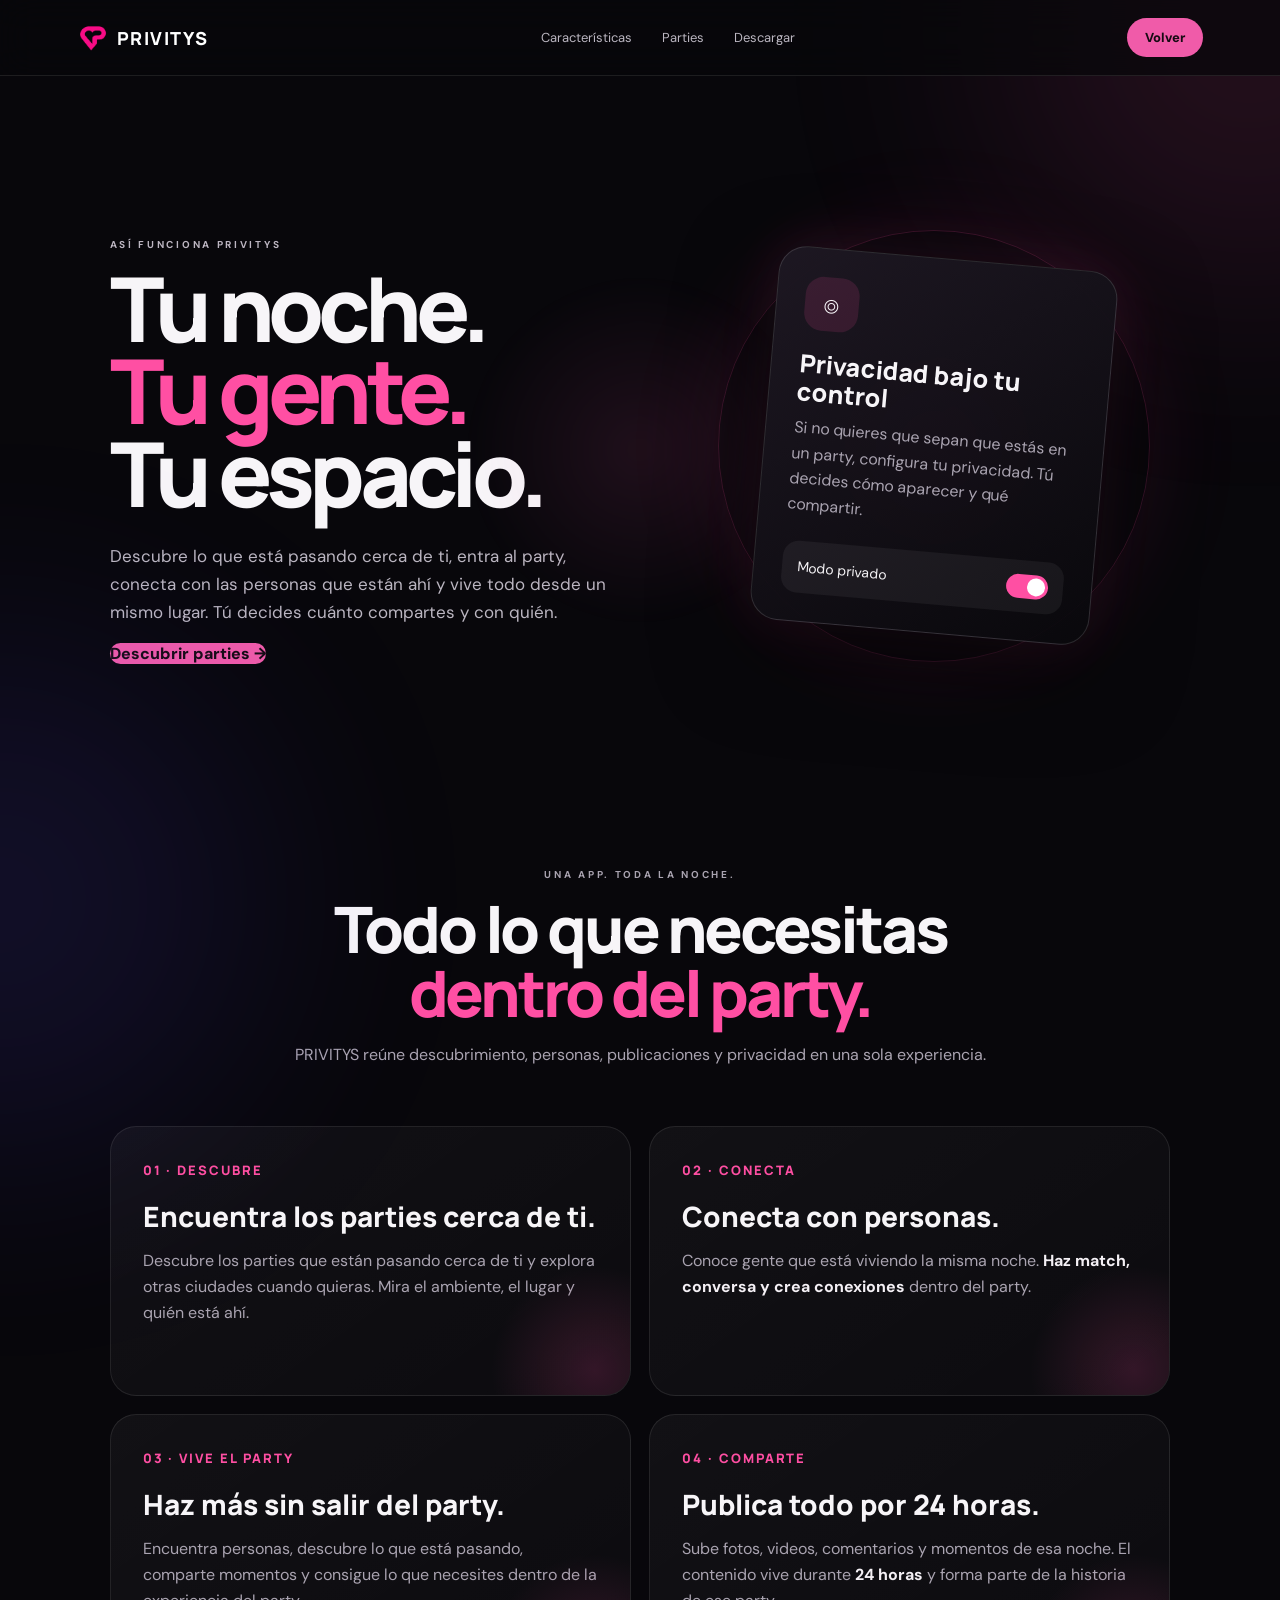
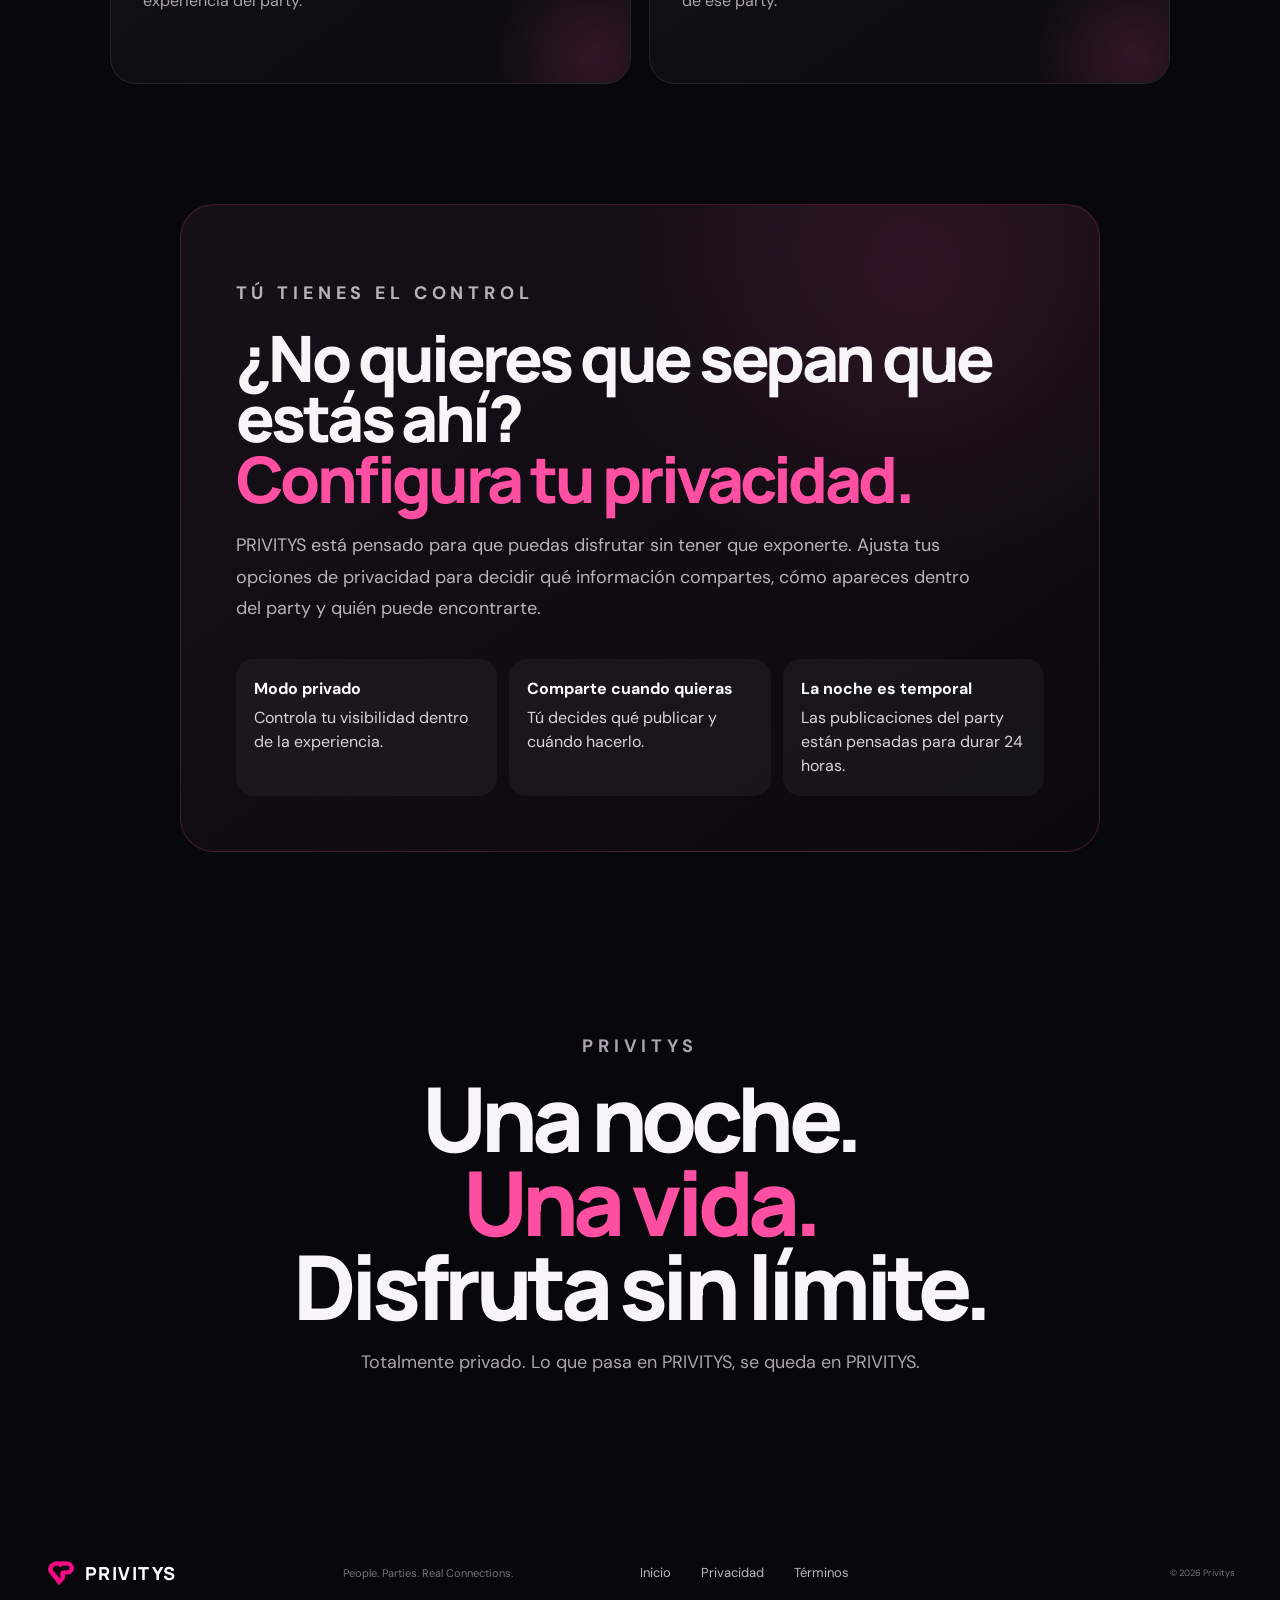
==== commit fca127df: "Add files via upload" ====
--- a/como-funciona.html
+++ b/como-funciona.html
@@ -11,7 +11,7 @@
 <body class="page-motion how-page">
 <div class="cursor-glow" aria-hidden="true"></div><div class="glow g1"></div><div class="glow g2"></div>
 <header class="site-header how-header reveal">
-  <a class="brand" href="./index.html"><b>P</b>PRIVITYS</a>
+  <a class="brand" href="./index.html"><img class="brand-mark" src="./privitys-logo.png" alt="PRIVITYS">PRIVITYS</a>
   <nav><a href="./index.html#features">Características</a><a href="./index.html#parties">Parties</a><a href="./index.html#descargar">Descargar</a></nav>
   <a class="cta small" href="./index.html">Volver</a>
 </header>
@@ -66,7 +66,7 @@
   <p>Totalmente privado. Lo que pasa en PRIVITYS, se queda en PRIVITYS.</p>
 </section>
 </main>
-<footer class="reveal-section"><div class="brand"><b>P</b>PRIVITYS</div><span>People. Parties. Real Connections.</span><nav><a href="./index.html">Inicio</a><a href="#">Privacidad</a><a href="#">Términos</a></nav><small>© <span id="year"></span> Privitys</small></footer>
+<footer class="reveal-section"><div class="brand"><img class="brand-mark" src="./privitys-logo.png" alt="PRIVITYS">PRIVITYS</div><span>People. Parties. Real Connections.</span><nav><a href="./index.html">Inicio</a><a href="#">Privacidad</a><a href="#">Términos</a></nav><small>© <span id="year"></span> Privitys</small></footer>
 <script src="./app.js"></script>
 </body>
 </html>
--- a/styles.css
+++ b/styles.css
@@ -1,4 +1,4 @@
-:root{--bg:#08070b;--panel:#111017;--text:#f7f5f8;--muted:#aaa6b2;--pink:#f05ba9;--line:rgba(255,255,255,.09)}*{box-sizing:border-box}html{scroll-behavior:smooth}body{margin:0;background:var(--bg);color:var(--text);font-family:"DM Sans",sans-serif;overflow-x:hidden}.glow{position:fixed;width:500px;height:500px;border-radius:50%;filter:blur(130px);opacity:.13;pointer-events:none}.g1{background:#ed4d9f;right:-220px;top:-220px}.g2{background:#594bff;left:-250px;bottom:-250px}header{height:76px;display:flex;align-items:center;justify-content:space-between;padding:0 clamp(20px,6vw,90px);border-bottom:1px solid var(--line);background:rgba(8,7,11,.72);backdrop-filter:blur(18px);position:relative;z-index:3}.brand{display:flex;align-items:center;gap:9px;color:#fff;text-decoration:none;font:800 18px Manrope;letter-spacing:.08em}.brand b{display:grid;place-items:center;width:29px;height:29px;border-radius:50%;background:linear-gradient(135deg,var(--pink),#fff);color:#09070b}.brand+.brand{}header nav,footer nav{display:flex;gap:30px}header nav a,footer nav a{color:#bbb6c1;text-decoration:none;font-size:13px}.cta{background:var(--pink);color:#160b13;text-decoration:none;border-radius:999px;font-weight:800}.cta.small{padding:11px 18px;font-size:13px}.hero{max-width:1400px;margin:auto;min-height:710px;padding:70px clamp(20px,7vw,105px);display:grid;grid-template-columns:1fr 1fr;gap:45px;align-items:center}.eyebrow{font-size:10px;letter-spacing:.27em;color:#bdb6c2;font-weight:700}.copy h1{font:800 clamp(56px,7vw,100px)/.93 Manrope;letter-spacing:-.065em;margin:22px 0}.copy h1 span,h2 span{color:var(--pink)}.copy>p:not(.eyebrow),.location p,.split>div:last-child>p,.final>p:not(.eyebrow){color:#bbb6c1;line-height:1.65;font-size:17px;max-width:540px}.stores{display:flex;gap:12px;flex-wrap:wrap;margin-top:26px}.store{min-width:165px;padding:10px 17px;border:1px solid rgba(255,255,255,.2);border-radius:12px;background:#0e0d12;color:#fff;text-decoration:none;display:flex;flex-direction:column}.store small{font-size:8px;color:#aaa6b2}.store strong{font-size:17px;margin-top:3px}.tagline{font:20px/1.2 cursive;color:#e6dfe6;margin-top:27px}.visual{height:570px;position:relative}.photo{position:absolute;inset:0 0 0 9%;border-radius:40px;background:linear-gradient(90deg,#08070b 0%,transparent 40%),linear-gradient(0deg,rgba(8,7,11,.72),transparent 50%),url("https://images.unsplash.com/photo-1516450360452-9312f5e86fc7?auto=format&fit=crop&w=1200&q=85") center/cover;box-shadow:0 30px 90px rgba(0,0,0,.6);overflow:hidden}.live{position:absolute;right:22px;top:22px;background:rgba(8,7,11,.65);border:1px solid var(--line);padding:9px 13px;border-radius:999px;color:#ff82c3;font-size:9px;letter-spacing:.13em}.caption{position:absolute;left:28px;bottom:28px;font:600 28px/1.05 Manrope}.float{position:absolute;padding:13px 17px;background:rgba(17,16,23,.9);border:1px solid var(--line);border-radius:16px;backdrop-filter:blur(16px);box-shadow:0 18px 50px #0008;font-size:13px}.float small{display:block;color:#99939f;margin-top:4px}.f1{left:0;bottom:80px}.f2{right:-10px;top:100px}.features{max-width:1240px;margin:auto;padding:0 25px 100px;display:grid;grid-template-columns:repeat(4,1fr);gap:15px}.features article{padding:25px;border:1px solid var(--line);border-radius:20px;background:linear-gradient(145deg,#131118,#0d0c11)}.features i{font-style:normal;color:var(--pink);font-size:30px}.features h3{font:700 18px Manrope;margin:16px 0 7px}.features p{font-size:13px;color:#99939f;line-height:1.5;margin:0}.split,.location{max-width:1240px;margin:auto;padding:70px 25px 130px;display:grid;grid-template-columns:1fr 1fr;gap:80px;align-items:center}.phones{height:550px;position:relative}.phone{position:absolute;width:245px;height:500px;border:8px solid #25222a;border-radius:38px;background:#050508;box-shadow:0 30px 80px #000b;overflow:hidden}.phone.a{left:7%;top:15px;transform:rotate(-5deg)}.phone.b{right:7%;top:50px;transform:rotate(6deg)}.screen{height:100%;padding:32px 17px;background:radial-gradient(circle at 80% 30%,#f05ba933,transparent 35%),linear-gradient(#100d15,#07070b)}.screen>small{display:block;color:#aaa6b2;font-size:10px;margin-top:20px}.party{margin-top:30px;padding:18px;border-radius:20px;background:linear-gradient(145deg,#35152f,#121016);height:270px}.party em{font-size:8px;color:var(--pink);letter-spacing:.15em}.party h4{font:700 24px Manrope;margin:100px 0 5px}.party p{font-size:10px;color:#aaa6b2}.party button{width:100%;border:0;border-radius:99px;background:var(--pink);padding:10px;font-weight:800}.match{text-align:center}.match h4{margin-top:70px}.profile{height:180px;width:130px;margin:20px auto;border-radius:22px;background:linear-gradient(145deg,#3a2532,#151119);display:grid;place-items:center;color:var(--pink);font-size:55px}.actions{display:flex;justify-content:center;gap:20px;margin-top:20px}.actions button{width:45px;height:45px;border-radius:50%;border:1px solid var(--line);background:#15131a;color:#fff;font-size:22px}.actions button:last-child{color:var(--pink)}h2{font:800 clamp(40px,5vw,64px)/1 Manrope;letter-spacing:-.05em;margin:18px 0 25px}.split ul{list-style:none;padding:0;margin-top:25px}.split li{margin:14px 0;color:#d4d0d7}.location{padding-top:20px}.map{height:350px;border:1px solid var(--line);border-radius:30px;position:relative;overflow:hidden;background:#0c0b10;background-image:linear-gradient(rgba(240,91,169,.13) 1px,transparent 1px),linear-gradient(90deg,rgba(240,91,169,.13) 1px,transparent 1px);background-size:55px 55px;transform:none}.pin{position:absolute;background:#111017e8;border:1px solid #f05ba955;padding:8px 11px;border-radius:999px;font-size:11px}.p1{left:18%;top:20%}.p2{left:44%;top:37%}.p3{left:27%;bottom:20%}.p4{right:10%;top:30%}.map>b{position:absolute;left:50%;top:55%;transform:translate(-50%,-50%);padding:13px 18px;border-radius:999px;background:var(--pink);color:#150a11;font-size:12px}.final{max-width:1180px;margin:20px auto 0;padding:100px 25px;text-align:center;border:1px solid var(--line);border-radius:35px;background:radial-gradient(circle at 50% 0,#f05ba955,transparent 48%),linear-gradient(135deg,#1c101b,#0d0c12)}.final>p:not(.eyebrow){margin:0 auto;max-width:600px}.final .stores{justify-content:center}footer{max-width:1240px;margin:auto;padding:45px 25px 55px;display:grid;grid-template-columns:1fr 1fr 1fr 1fr;align-items:center;color:#77727e;font-size:11px}footer small{text-align:right}@media(max-width:850px){header nav{display:none}.hero,.split,.location{grid-template-columns:1fr}.hero{padding-top:45px}.visual{height:460px}.features{grid-template-columns:1fr 1fr}.location{gap:35px}footer{grid-template-columns:1fr;gap:18px;text-align:center}footer small{text-align:center}footer nav{justify-content:center}}@media(max-width:520px){header{padding:0 18px}.cta.small{padding:9px 13px}.hero{padding:40px 20px}.copy h1{font-size:53px}.visual{height:410px}.photo{left:0}.float{display:none}.features{grid-template-columns:1fr;padding:0 20px 70px}.split,.location{padding-left:20px;padding-right:20px}.phones{height:480px}.phone{width:205px;height:425px}.phone.a{left:0}.phone.b{right:0}.profile{width:110px;height:145px}.party{height:235px}.party h4{margin-top:70px}.final{border-radius:0}.stores{justify-content:center}.store{min-width:145px}}
+:root{--bg:#08070b;--panel:#111017;--text:#f7f5f8;--muted:#aaa6b2;--pink:#f05ba9;--line:rgba(255,255,255,.09)}*{box-sizing:border-box}html{scroll-behavior:smooth}body{margin:0;background:var(--bg);color:var(--text);font-family:"DM Sans",sans-serif;overflow-x:hidden}.glow{position:fixed;width:500px;height:500px;border-radius:50%;filter:blur(130px);opacity:.13;pointer-events:none}.g1{background:#ed4d9f;right:-220px;top:-220px}.g2{background:#594bff;left:-250px;bottom:-250px}header{height:76px;display:flex;align-items:center;justify-content:space-between;padding:0 clamp(20px,6vw,90px);border-bottom:1px solid var(--line);background:rgba(8,7,11,.72);backdrop-filter:blur(18px);position:relative;z-index:3}.brand{display:flex;align-items:center;gap:9px;color:#fff;text-decoration:none;font:800 18px Manrope;letter-spacing:.08em}.brand-mark{width:31px;height:31px;display:block;object-fit:contain;object-position:center;flex:none}.brand+.brand{}header nav,footer nav{display:flex;gap:30px}header nav a,footer nav a{color:#bbb6c1;text-decoration:none;font-size:13px}.cta{background:var(--pink);color:#160b13;text-decoration:none;border-radius:999px;font-weight:800}.cta.small{padding:11px 18px;font-size:13px}.hero{max-width:1400px;margin:auto;min-height:710px;padding:70px clamp(20px,7vw,105px);display:grid;grid-template-columns:1fr 1fr;gap:45px;align-items:center}.eyebrow{font-size:10px;letter-spacing:.27em;color:#bdb6c2;font-weight:700}.copy h1{font:800 clamp(56px,7vw,100px)/.93 Manrope;letter-spacing:-.065em;margin:22px 0}.copy h1 span,h2 span{color:var(--pink)}.copy>p:not(.eyebrow),.location p,.split>div:last-child>p,.final>p:not(.eyebrow){color:#bbb6c1;line-height:1.65;font-size:17px;max-width:540px}.stores{display:flex;gap:12px;flex-wrap:wrap;margin-top:26px}.store{min-width:165px;padding:10px 17px;border:1px solid rgba(255,255,255,.2);border-radius:12px;background:#0e0d12;color:#fff;text-decoration:none;display:flex;flex-direction:column}.store small{font-size:8px;color:#aaa6b2}.store strong{font-size:17px;margin-top:3px}.tagline{font:20px/1.2 cursive;color:#e6dfe6;margin-top:27px}.visual{height:570px;position:relative}.photo{position:absolute;inset:0 0 0 9%;border-radius:40px;background:linear-gradient(90deg,#08070b 0%,transparent 40%),linear-gradient(0deg,rgba(8,7,11,.72),transparent 50%),url("https://images.unsplash.com/photo-1516450360452-9312f5e86fc7?auto=format&fit=crop&w=1200&q=85") center/cover;box-shadow:0 30px 90px rgba(0,0,0,.6);overflow:hidden}.live{position:absolute;right:22px;top:22px;background:rgba(8,7,11,.65);border:1px solid var(--line);padding:9px 13px;border-radius:999px;color:#ff82c3;font-size:9px;letter-spacing:.13em}.caption{position:absolute;left:28px;bottom:28px;font:600 28px/1.05 Manrope}.float{position:absolute;padding:13px 17px;background:rgba(17,16,23,.9);border:1px solid var(--line);border-radius:16px;backdrop-filter:blur(16px);box-shadow:0 18px 50px #0008;font-size:13px}.float small{display:block;color:#99939f;margin-top:4px}.f1{left:0;bottom:80px}.f2{right:-10px;top:100px}.features{max-width:1240px;margin:auto;padding:0 25px 100px;display:grid;grid-template-columns:repeat(4,1fr);gap:15px}.features article{padding:25px;border:1px solid var(--line);border-radius:20px;background:linear-gradient(145deg,#131118,#0d0c11)}.features i{font-style:normal;color:var(--pink);font-size:30px}.features h3{font:700 18px Manrope;margin:16px 0 7px}.features p{font-size:13px;color:#99939f;line-height:1.5;margin:0}.split,.location{max-width:1240px;margin:auto;padding:70px 25px 130px;display:grid;grid-template-columns:1fr 1fr;gap:80px;align-items:center}.phones{height:550px;position:relative}.phone{position:absolute;width:245px;height:500px;border:8px solid #25222a;border-radius:38px;background:#050508;box-shadow:0 30px 80px #000b;overflow:hidden}.phone.a{left:7%;top:15px;transform:rotate(-5deg)}.phone.b{right:7%;top:50px;transform:rotate(6deg)}.screen{height:100%;padding:32px 17px;background:radial-gradient(circle at 80% 30%,#f05ba933,transparent 35%),linear-gradient(#100d15,#07070b)}.screen>small{display:block;color:#aaa6b2;font-size:10px;margin-top:20px}.party{margin-top:30px;padding:18px;border-radius:20px;background:linear-gradient(145deg,#35152f,#121016);height:270px}.party em{font-size:8px;color:var(--pink);letter-spacing:.15em}.party h4{font:700 24px Manrope;margin:100px 0 5px}.party p{font-size:10px;color:#aaa6b2}.party button{width:100%;border:0;border-radius:99px;background:var(--pink);padding:10px;font-weight:800}.match{text-align:center}.match h4{margin-top:70px}.profile{height:180px;width:130px;margin:20px auto;border-radius:22px;background:linear-gradient(145deg,#3a2532,#151119);display:grid;place-items:center;color:var(--pink);font-size:55px}.actions{display:flex;justify-content:center;gap:20px;margin-top:20px}.actions button{width:45px;height:45px;border-radius:50%;border:1px solid var(--line);background:#15131a;color:#fff;font-size:22px}.actions button:last-child{color:var(--pink)}h2{font:800 clamp(40px,5vw,64px)/1 Manrope;letter-spacing:-.05em;margin:18px 0 25px}.split ul{list-style:none;padding:0;margin-top:25px}.split li{margin:14px 0;color:#d4d0d7}.location{padding-top:20px}.map{height:350px;border:1px solid var(--line);border-radius:30px;position:relative;overflow:hidden;background:#0c0b10;background-image:linear-gradient(rgba(240,91,169,.13) 1px,transparent 1px),linear-gradient(90deg,rgba(240,91,169,.13) 1px,transparent 1px);background-size:55px 55px;transform:none}.pin{position:absolute;background:#111017e8;border:1px solid #f05ba955;padding:8px 11px;border-radius:999px;font-size:11px}.p1{left:18%;top:20%}.p2{left:44%;top:37%}.p3{left:27%;bottom:20%}.p4{right:10%;top:30%}.map>b{position:absolute;left:50%;top:55%;transform:translate(-50%,-50%);padding:13px 18px;border-radius:999px;background:var(--pink);color:#150a11;font-size:12px}.final{max-width:1180px;margin:20px auto 0;padding:100px 25px;text-align:center;border:1px solid var(--line);border-radius:35px;background:radial-gradient(circle at 50% 0,#f05ba955,transparent 48%),linear-gradient(135deg,#1c101b,#0d0c12)}.final>p:not(.eyebrow){margin:0 auto;max-width:600px}.final .stores{justify-content:center}footer{max-width:1240px;margin:auto;padding:45px 25px 55px;display:grid;grid-template-columns:1fr 1fr 1fr 1fr;align-items:center;color:#77727e;font-size:11px}footer small{text-align:right}@media(max-width:850px){header nav{display:none}.hero,.split,.location{grid-template-columns:1fr}.hero{padding-top:45px}.visual{height:460px}.features{grid-template-columns:1fr 1fr}.location{gap:35px}footer{grid-template-columns:1fr;gap:18px;text-align:center}footer small{text-align:center}footer nav{justify-content:center}}@media(max-width:520px){header{padding:0 18px}.cta.small{padding:9px 13px}.hero{padding:40px 20px}.copy h1{font-size:53px}.visual{height:410px}.photo{left:0}.float{display:none}.features{grid-template-columns:1fr;padding:0 20px 70px}.split,.location{padding-left:20px;padding-right:20px}.phones{height:480px}.phone{width:205px;height:425px}.phone.a{left:0}.phone.b{right:0}.profile{width:110px;height:145px}.party{height:235px}.party h4{margin-top:70px}.final{border-radius:0}.stores{justify-content:center}.store{min-width:145px}}
 
 /* Continuous people swipe showcase */
 .swipe-showcase{height:570px;position:relative;isolation:isolate}.showcase-glow{position:absolute;width:450px;height:450px;left:0;top:5%;border-radius:50%;background:radial-gradient(circle,rgba(240,91,169,.22),transparent 68%);filter:blur(18px);pointer-events:none}.swipe-showcase .party-phone{position:absolute;width:245px;height:500px;border:8px solid #25222a;border-radius:38px;background:#050508;box-shadow:0 30px 80px #000b;overflow:hidden;left:0;top:38px;transform:rotate(-5deg);z-index:1}.swipe-showcase .phone-screen{height:100%;padding:32px 17px;background:radial-gradient(circle at 80% 30%,#f05ba933,transparent 35%),linear-gradient(#100d15,#07070b)}.swipe-showcase .phone-screen>small{display:block;color:#aaa6b2;font-size:10px;margin-top:20px}.swipe-showcase .party-card{margin-top:30px;padding:18px;border-radius:20px;background:linear-gradient(145deg,#35152f,#121016);height:270px}.swipe-showcase .party-card em{font-size:8px;color:var(--pink);letter-spacing:.15em}.swipe-showcase .party-card h4{font:700 24px Manrope;margin:100px 0 5px}.swipe-showcase .party-card p{font-size:10px;color:#aaa6b2}.swipe-showcase .party-card button{width:100%;border:0;border-radius:99px;background:var(--pink);padding:10px;font-weight:800}.swipe-stage{position:absolute;right:0;top:20px;width:315px;height:540px;z-index:3;perspective:1000px;touch-action:pan-y}.swipe-deck{position:absolute;inset:0}.deck-card{position:absolute;left:18px;top:12px;width:235px;height:365px;border-radius:28px;overflow:hidden;border:1px solid rgba(255,255,255,.16);background:#111017;box-shadow:0 30px 70px #000b;will-change:transform,opacity;transition:transform .58s cubic-bezier(.2,.8,.2,1),opacity .58s ease}.deck-card:nth-child(1){z-index:5;transform:translate3d(0,0,0) rotate(0)}.deck-card:nth-child(2){z-index:4;transform:translate3d(25px,-9px,0) rotate(7deg) scale(.95);filter:brightness(.72)}.deck-card:nth-child(3){z-index:3;transform:translate3d(-26px,10px,0) rotate(-8deg) scale(.90);filter:brightness(.52)}.deck-card:nth-child(4){z-index:2;transform:translate3d(34px,17px,0) rotate(11deg) scale(.85);filter:brightness(.36)}.deck-card.leave-like{transform:translate3d(340px,-20px,0) rotate(25deg) scale(.9)!important;opacity:0}.deck-card.leave-nope{transform:translate3d(-340px,20px,0) rotate(-25deg) scale(.9)!important;opacity:0}.profile-photo{position:absolute;inset:0;background-position:center;background-size:cover}.profile-shade{position:absolute;inset:0;background:linear-gradient(0deg,rgba(6,5,9,.94),rgba(6,5,9,.02) 62%),linear-gradient(180deg,rgba(240,91,169,.12),transparent 45%)}.profile-meta{position:absolute;left:20px;right:20px;bottom:26px;display:flex;flex-direction:column;gap:4px}.profile-meta strong{font:700 22px Manrope}.profile-meta span{font-size:11px;color:#c7c2cb}.card-badge{position:absolute;left:16px;top:16px;padding:7px 10px;border-radius:999px;background:rgba(10,8,13,.68);border:1px solid rgba(255,255,255,.14);font-size:8px;letter-spacing:.14em;color:#ff7abc}.reaction{position:absolute;z-index:12;top:155px;font:800 68px Manrope;opacity:0;pointer-events:none;text-shadow:0 0 35px currentColor}.reaction-heart{right:8px;color:var(--pink)}.reaction-x{left:10px;color:#fff}.reaction.show{animation:reactionPop .7s cubic-bezier(.2,.8,.2,1) forwards}.showcase-actions{position:absolute;z-index:14;left:48px;bottom:4px;display:flex;gap:18px}.showcase-actions button{width:54px;height:54px;border-radius:50%;border:1px solid rgba(255,255,255,.12);background:#15131a;color:#fff;font-size:28px;cursor:pointer}.showcase-actions .showcase-like{background:var(--pink);color:#130811;box-shadow:0 0 30px rgba(240,91,169,.45)}.showcase-actions button:active{transform:scale(.94)}
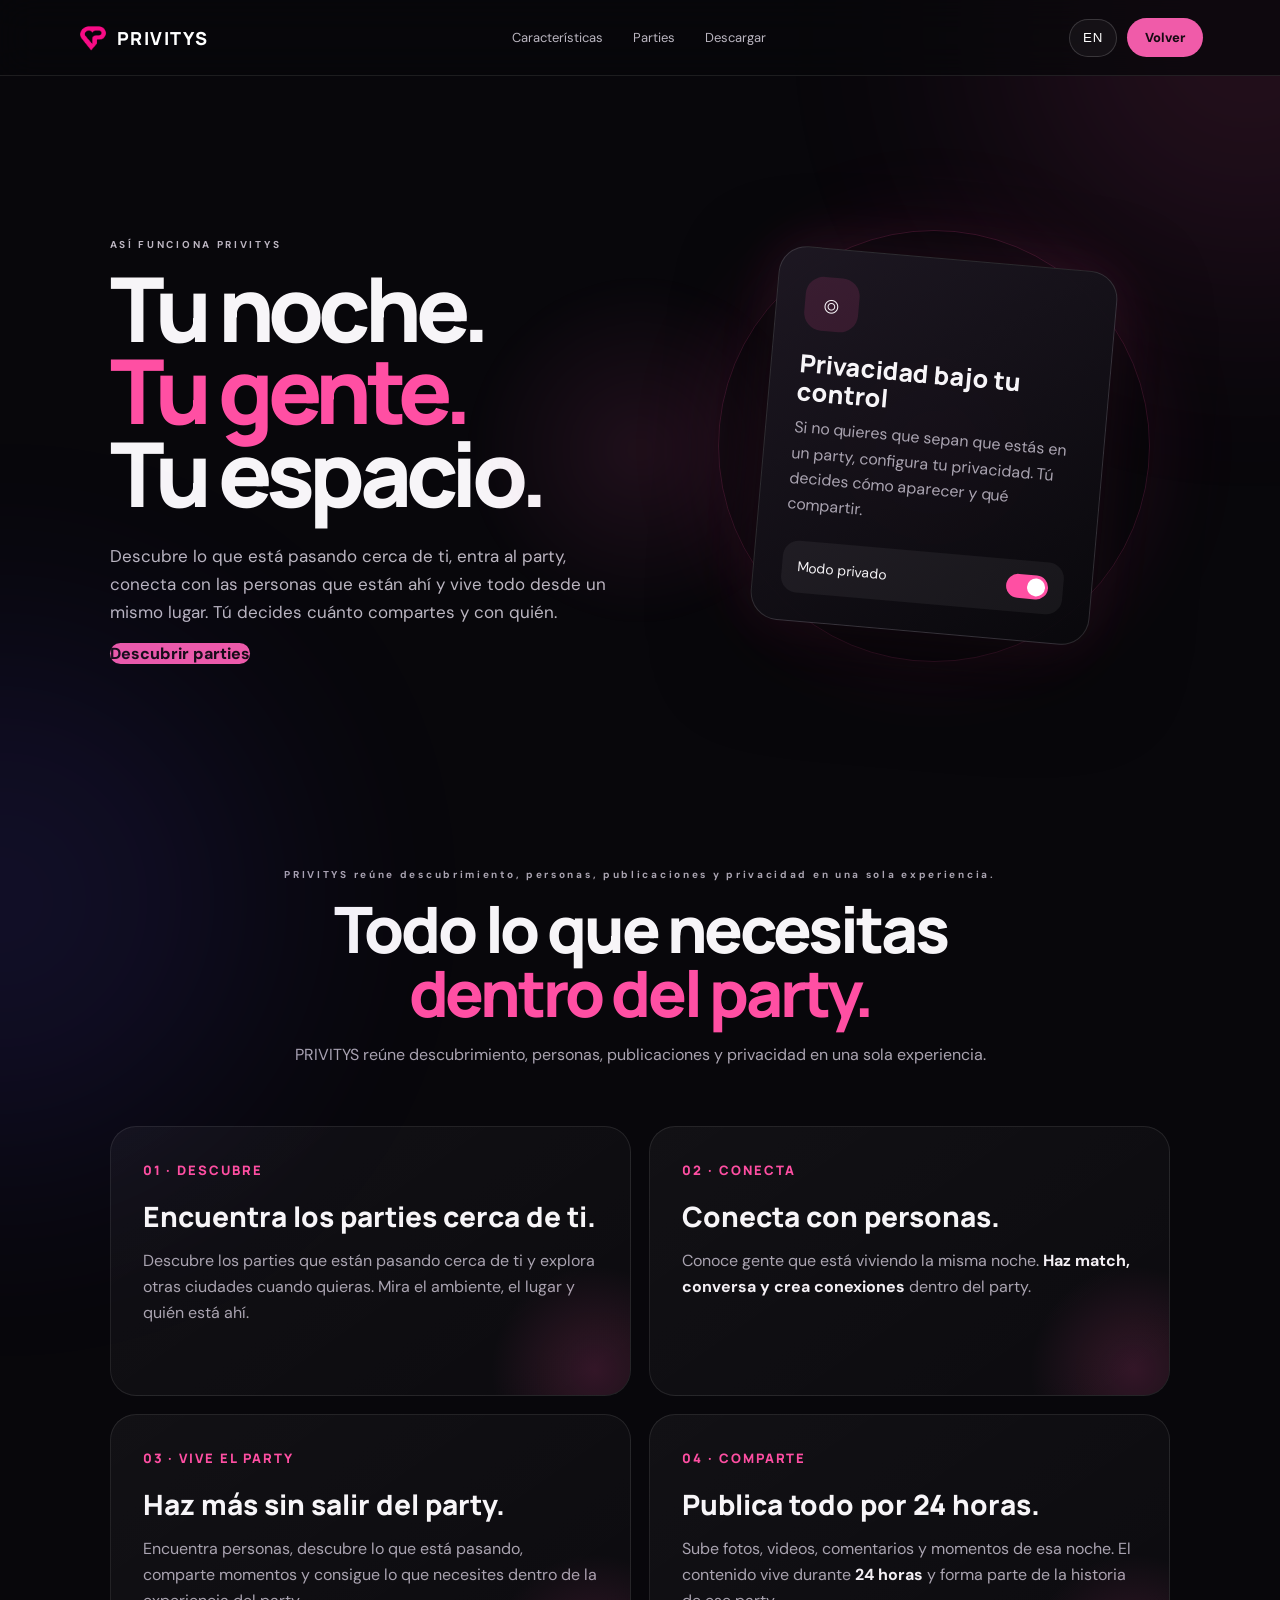
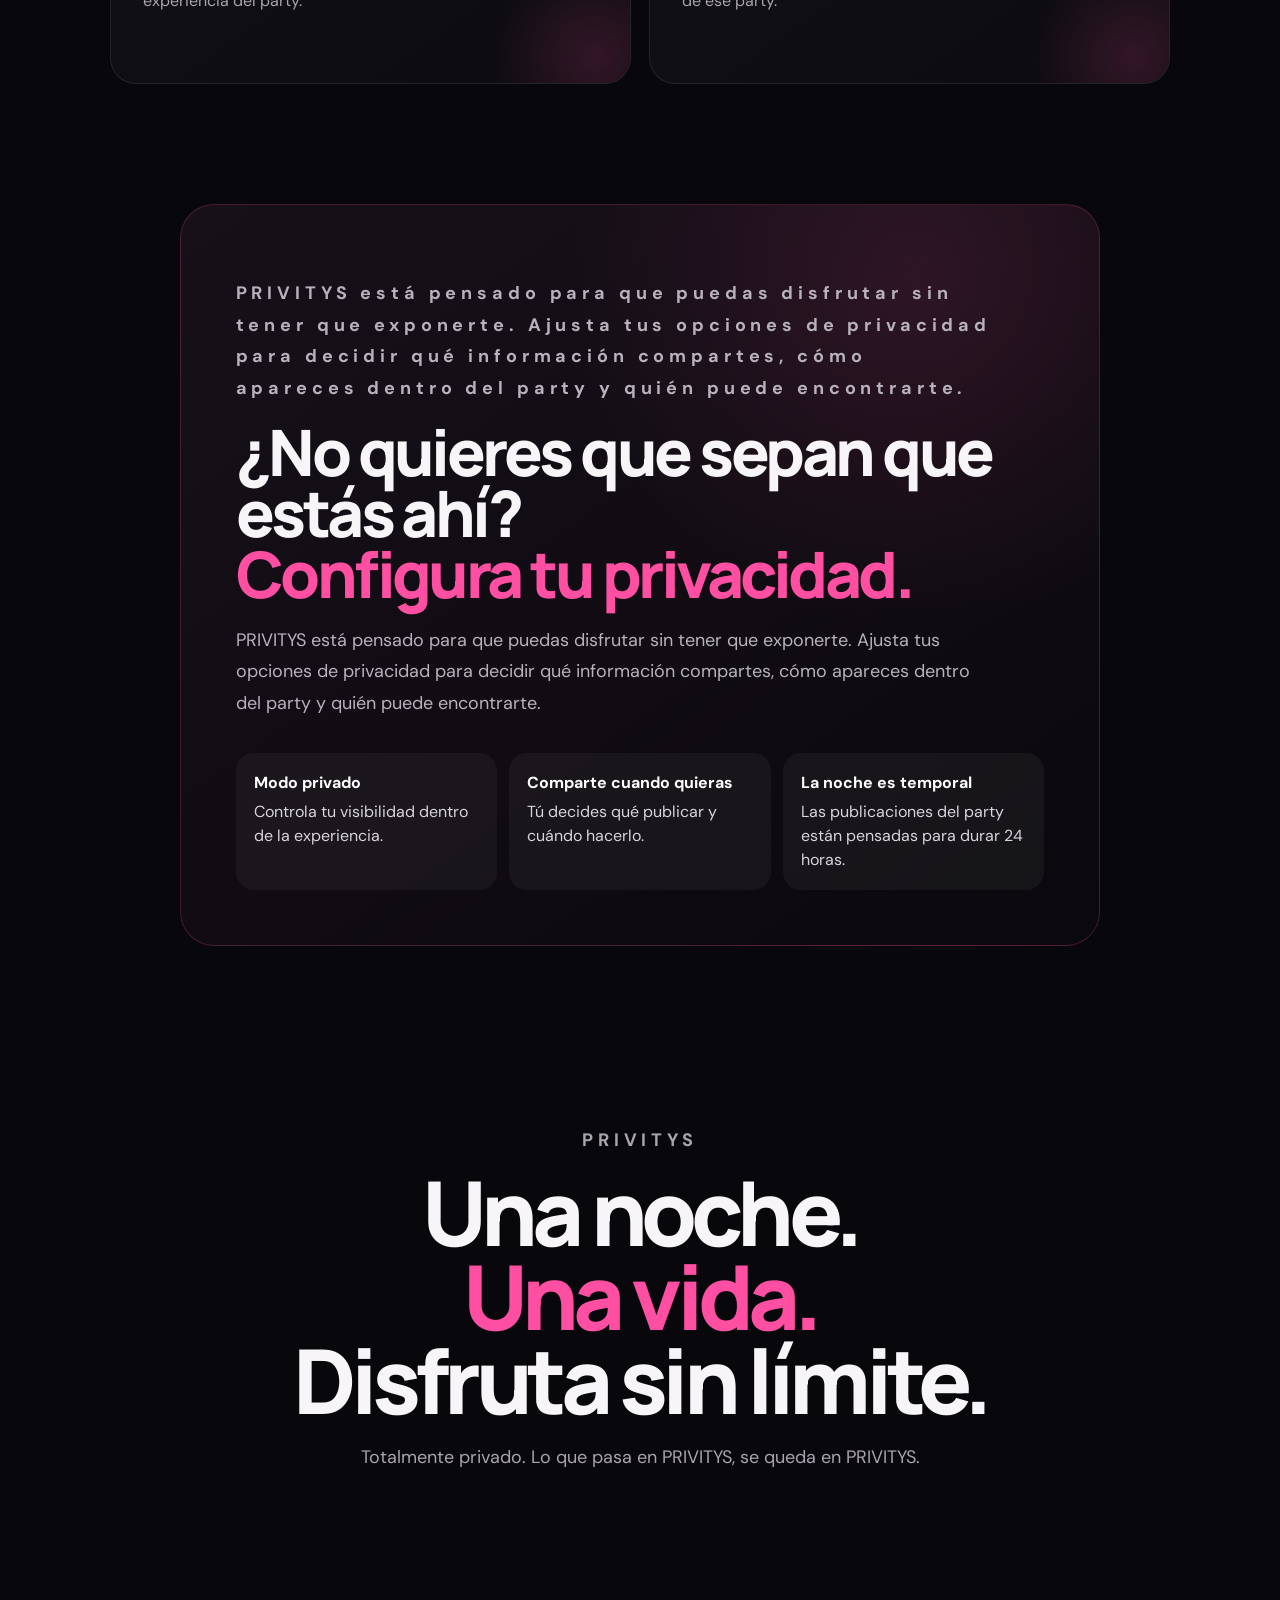
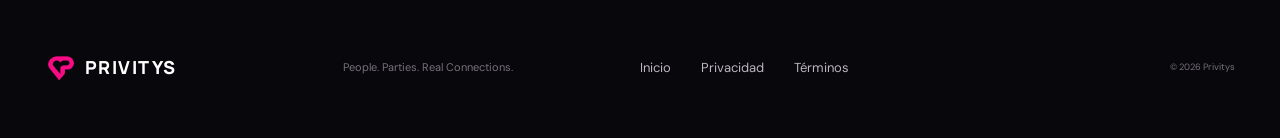
==== commit a513a217: "Add files via upload" ====
--- a/como-funciona.html
+++ b/como-funciona.html
@@ -13,7 +13,7 @@
 <header class="site-header how-header reveal">
   <a class="brand" href="./index.html"><img class="brand-mark" src="./privitys-logo.png" alt="PRIVITYS">PRIVITYS</a>
   <nav><a href="./index.html#features">Características</a><a href="./index.html#parties">Parties</a><a href="./index.html#descargar">Descargar</a></nav>
-  <a class="cta small" href="./index.html">Volver</a>
+  <div class="header-actions"><button class="lang-switch" type="button" data-lang-toggle aria-label="Cambiar idioma">EN</button><a class="cta small" href="./index.html">Volver</a></div>
 </header>
 <main>
 <section class="how-hero reveal-section">
--- a/styles.css
+++ b/styles.css
@@ -171,3 +171,7 @@
 .how-privacy{max-width:1100px;margin:0 auto 120px;padding:0 7vw}.privacy-panel{padding:55px;position:relative;overflow:hidden;border-radius:34px;border:1px solid rgba(255,79,163,.22);background:radial-gradient(circle at 80% 10%,rgba(255,79,163,.12),transparent 35%),linear-gradient(145deg,#171019,#0b090d)}.privacy-panel h2{font:800 clamp(40px,5vw,70px)/.95 Manrope,sans-serif;letter-spacing:-.055em;margin:12px 0 20px;max-width:800px}.privacy-panel h2 span{color:#ff4fa3}.privacy-panel p{max-width:760px;color:#b8b2bd;font-size:18px;line-height:1.75}.privacy-points{display:grid;grid-template-columns:repeat(3,1fr);gap:12px;margin-top:34px}.privacy-point{padding:18px;border-radius:18px;background:rgba(255,255,255,.045);color:#d9d4dc;line-height:1.5}.privacy-point b{display:block;color:#fff;margin-bottom:5px}
 .how-mantra{text-align:center;padding:40px 7vw 120px}.how-mantra .eyebrow{margin-bottom:18px}.how-mantra h2{font:800 clamp(45px,7vw,92px)/.94 Manrope,sans-serif;letter-spacing:-.065em;margin:0}.how-mantra h2 span{color:#ff4fa3}.how-mantra p{color:#aaa4b1;font-size:18px;margin-top:22px}
 @media(max-width:850px){.how-hero{grid-template-columns:1fr;padding-top:90px}.how-orbit{min-height:390px}.how-grid{grid-template-columns:1fr}.privacy-points{grid-template-columns:1fr}.privacy-panel{padding:34px 25px}.how-steps,.how-privacy{padding-left:5vw;padding-right:5vw}.how-hero{padding-left:5vw;padding-right:5vw}.how-mantra{padding-left:5vw;padding-right:5vw}}
+
+
+/* Language switcher */
+.header-actions{display:flex;align-items:center;gap:10px}.lang-switch{appearance:none;border:1px solid rgba(255,255,255,.16);background:rgba(255,255,255,.04);color:#fff;border-radius:999px;height:38px;min-width:48px;padding:0 13px;font:700 12px/1 inherit;letter-spacing:.06em;cursor:pointer;transition:.2s ease}.lang-switch:hover{border-color:rgba(255,54,171,.7);background:rgba(255,54,171,.1);transform:translateY(-1px)}.lang-switch:focus-visible{outline:2px solid #ff36ab;outline-offset:3px}@media(max-width:760px){.header-actions{gap:7px}.lang-switch{height:34px;min-width:44px;padding:0 10px}.site-header nav{gap:12px}}
